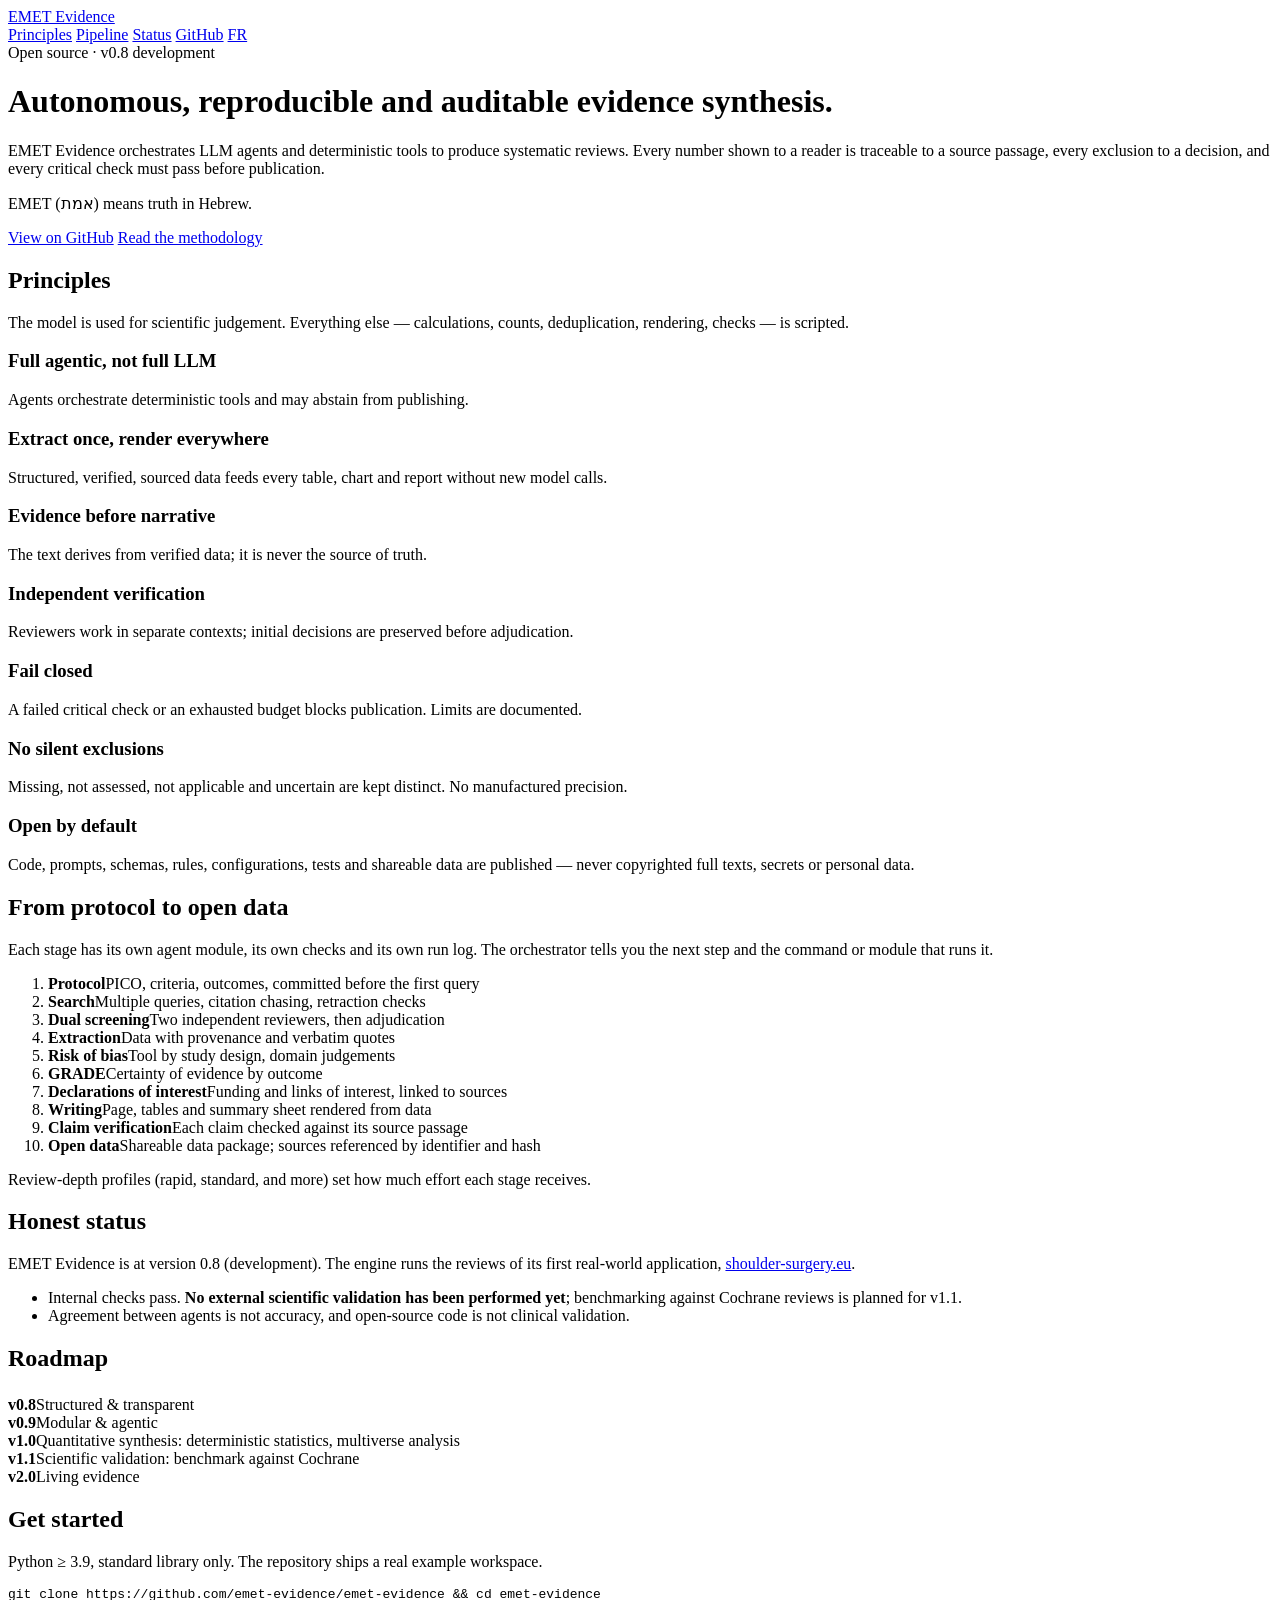
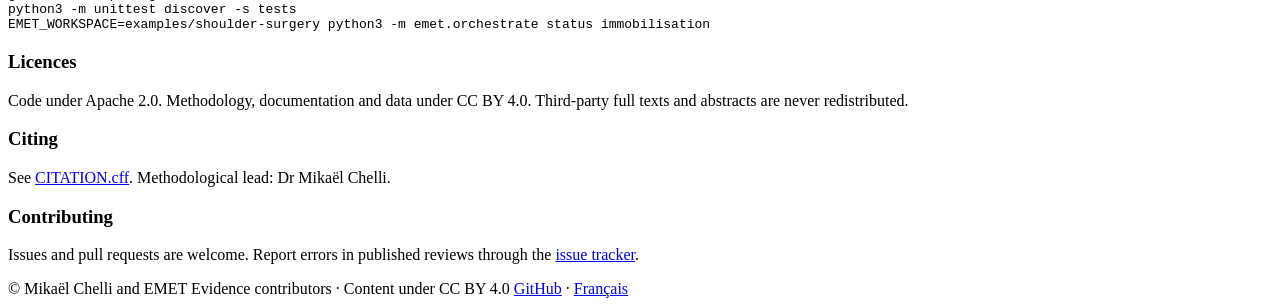
==== public/index.html @ a4d4337a "One-page site for emet-evidence.com (EN + FR), Cloudflare Workers static assets Co-Authored-By: Clau" ====
<!doctype html>
<html lang="en">
<head>
<meta charset="utf-8">
<meta name="viewport" content="width=device-width, initial-scale=1">
<title>EMET Evidence — open-source framework for auditable evidence synthesis</title>
<meta name="description" content="EMET Evidence is an open-source framework for autonomous, reproducible and auditable evidence synthesis: LLM agents orchestrating deterministic tools to produce systematic reviews.">
<link rel="canonical" href="https://emet-evidence.com/">
<link rel="alternate" hreflang="en" href="https://emet-evidence.com/">
<link rel="alternate" hreflang="fr" href="https://emet-evidence.com/fr/">
<link rel="alternate" hreflang="x-default" href="https://emet-evidence.com/">
<meta property="og:title" content="EMET Evidence">
<meta property="og:description" content="Open-source framework for autonomous, reproducible and auditable evidence synthesis.">
<meta property="og:url" content="https://emet-evidence.com/">
<meta property="og:type" content="website">
<link rel="icon" href="/favicon.svg" type="image/svg+xml">
<link rel="stylesheet" href="/style.css">
</head>
<body>

<header class="top">
  <div class="wrap">
    <a class="brand" href="/"><img class="mark" src="/favicon.svg" alt="">EMET Evidence</a>
    <nav class="top">
      <a href="#principles">Principles</a>
      <a href="#pipeline">Pipeline</a>
      <a href="#status">Status</a>
      <a href="https://github.com/emet-evidence/emet-evidence">GitHub</a>
      <a class="lang" href="/fr/" hreflang="fr" lang="fr">FR</a>
    </nav>
  </div>
</header>

<main>
<div class="wrap hero">
  <div class="eyebrow">Open source · v0.8 development</div>
  <h1>Autonomous, reproducible and auditable evidence synthesis.</h1>
  <p class="lead">EMET Evidence orchestrates LLM agents and deterministic tools to produce systematic reviews. Every number shown to a reader is traceable to a source passage, every exclusion to a decision, and every critical check must pass before publication.</p>
  <p class="lead"><span class="hebrew">EMET (אמת) means truth in Hebrew.</span></p>
  <div class="cta">
    <a class="btn primary" href="https://github.com/emet-evidence/emet-evidence">View on GitHub</a>
    <a class="btn ghost" href="https://github.com/emet-evidence/emet-evidence/blob/main/methodology/METHODOLOGY.md">Read the methodology</a>
  </div>
</div>

<section id="principles">
  <div class="wrap">
    <h2>Principles</h2>
    <p class="sub">The model is used for scientific judgement. Everything else — calculations, counts, deduplication, rendering, checks — is scripted.</p>
    <div class="grid">
      <div class="card"><h3>Full agentic, not full LLM</h3><p>Agents orchestrate deterministic tools and may abstain from publishing.</p></div>
      <div class="card"><h3>Extract once, render everywhere</h3><p>Structured, verified, sourced data feeds every table, chart and report without new model calls.</p></div>
      <div class="card"><h3>Evidence before narrative</h3><p>The text derives from verified data; it is never the source of truth.</p></div>
      <div class="card"><h3>Independent verification</h3><p>Reviewers work in separate contexts; initial decisions are preserved before adjudication.</p></div>
      <div class="card"><h3>Fail closed</h3><p>A failed critical check or an exhausted budget blocks publication. Limits are documented.</p></div>
      <div class="card"><h3>No silent exclusions</h3><p>Missing, not assessed, not applicable and uncertain are kept distinct. No manufactured precision.</p></div>
      <div class="card"><h3>Open by default</h3><p>Code, prompts, schemas, rules, configurations, tests and shareable data are published — never copyrighted full texts, secrets or personal data.</p></div>
    </div>
  </div>
</section>

<section id="pipeline">
  <div class="wrap">
    <h2>From protocol to open data</h2>
    <p class="sub">Each stage has its own agent module, its own checks and its own run log. The orchestrator tells you the next step and the command or module that runs it.</p>
    <ol class="pipeline">
      <li><strong>Protocol</strong><span>PICO, criteria, outcomes, committed before the first query</span></li>
      <li><strong>Search</strong><span>Multiple queries, citation chasing, retraction checks</span></li>
      <li><strong>Dual screening</strong><span>Two independent reviewers, then adjudication</span></li>
      <li><strong>Extraction</strong><span>Data with provenance and verbatim quotes</span></li>
      <li><strong>Risk of bias</strong><span>Tool by study design, domain judgements</span></li>
      <li><strong>GRADE</strong><span>Certainty of evidence by outcome</span></li>
      <li><strong>Declarations of interest</strong><span>Funding and links of interest, linked to sources</span></li>
      <li><strong>Writing</strong><span>Page, tables and summary sheet rendered from data</span></li>
      <li><strong>Claim verification</strong><span>Each claim checked against its source passage</span></li>
      <li><strong>Open data</strong><span>Shareable data package; sources referenced by identifier and hash</span></li>
    </ol>
    <p class="note">Review-depth profiles (rapid, standard, and more) set how much effort each stage receives.</p>
  </div>
</section>

<section id="status">
  <div class="wrap">
    <div class="status">
      <h2>Honest status</h2>
      <p>EMET Evidence is at version 0.8 (development). The engine runs the reviews of its first real-world application, <a href="https://shoulder-surgery.eu">shoulder-surgery.eu</a>.</p>
      <ul>
        <li>Internal checks pass. <strong>No external scientific validation has been performed yet</strong>; benchmarking against Cochrane reviews is planned for v1.1.</li>
        <li>Agreement between agents is not accuracy, and open-source code is not clinical validation.</li>
      </ul>
    </div>
  </div>
</section>

<section id="roadmap">
  <div class="wrap">
    <h2 style="margin-bottom:24px">Roadmap</h2>
    <div class="roadmap">
      <div class="now"><b>v0.8</b><span>Structured &amp; transparent</span></div>
      <div><b>v0.9</b><span>Modular &amp; agentic</span></div>
      <div><b>v1.0</b><span>Quantitative synthesis: deterministic statistics, multiverse analysis</span></div>
      <div><b>v1.1</b><span>Scientific validation: benchmark against Cochrane</span></div>
      <div><b>v2.0</b><span>Living evidence</span></div>
    </div>
  </div>
</section>

<section id="start">
  <div class="wrap">
    <h2>Get started</h2>
    <p class="sub">Python ≥ 3.9, standard library only. The repository ships a real example workspace.</p>
<pre><code>git clone https://github.com/emet-evidence/emet-evidence && cd emet-evidence
python3 -m unittest discover -s tests
EMET_WORKSPACE=examples/shoulder-surgery python3 -m emet.orchestrate status immobilisation</code></pre>
  </div>
</section>

<section id="licences">
  <div class="wrap grid">
    <div class="card"><h3>Licences</h3><p>Code under Apache 2.0. Methodology, documentation and data under CC BY 4.0. Third-party full texts and abstracts are never redistributed.</p></div>
    <div class="card"><h3>Citing</h3><p>See <a href="https://github.com/emet-evidence/emet-evidence/blob/main/CITATION.cff">CITATION.cff</a>. Methodological lead: Dr Mikaël Chelli.</p></div>
    <div class="card"><h3>Contributing</h3><p>Issues and pull requests are welcome. Report errors in published reviews through the <a href="https://github.com/emet-evidence/emet-evidence/issues">issue tracker</a>.</p></div>
  </div>
</section>
</main>

<footer>
  <div class="wrap">
    <span>© Mikaël Chelli and EMET Evidence contributors · Content under CC BY 4.0</span>
    <span><a href="https://github.com/emet-evidence/emet-evidence">GitHub</a> · <a href="/fr/" hreflang="fr" lang="fr">Français</a></span>
  </div>
</footer>
</body>
</html>
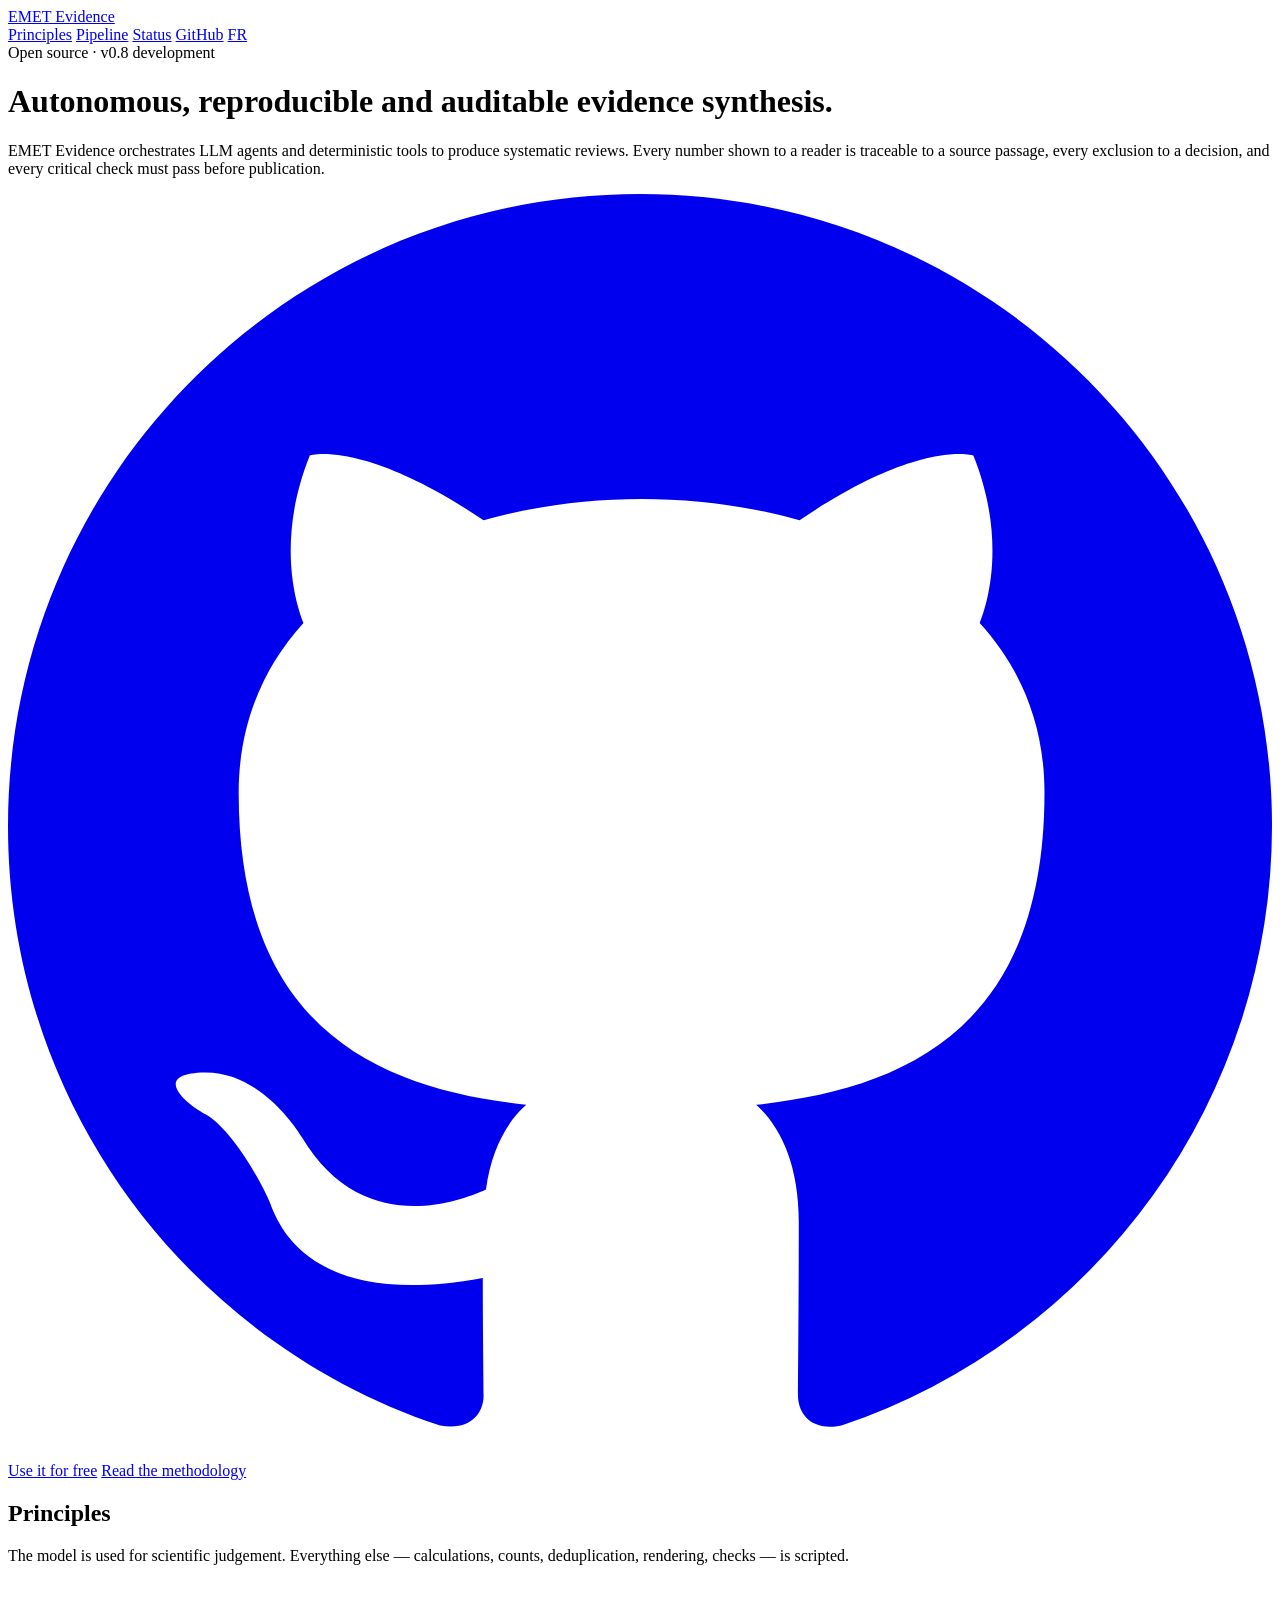
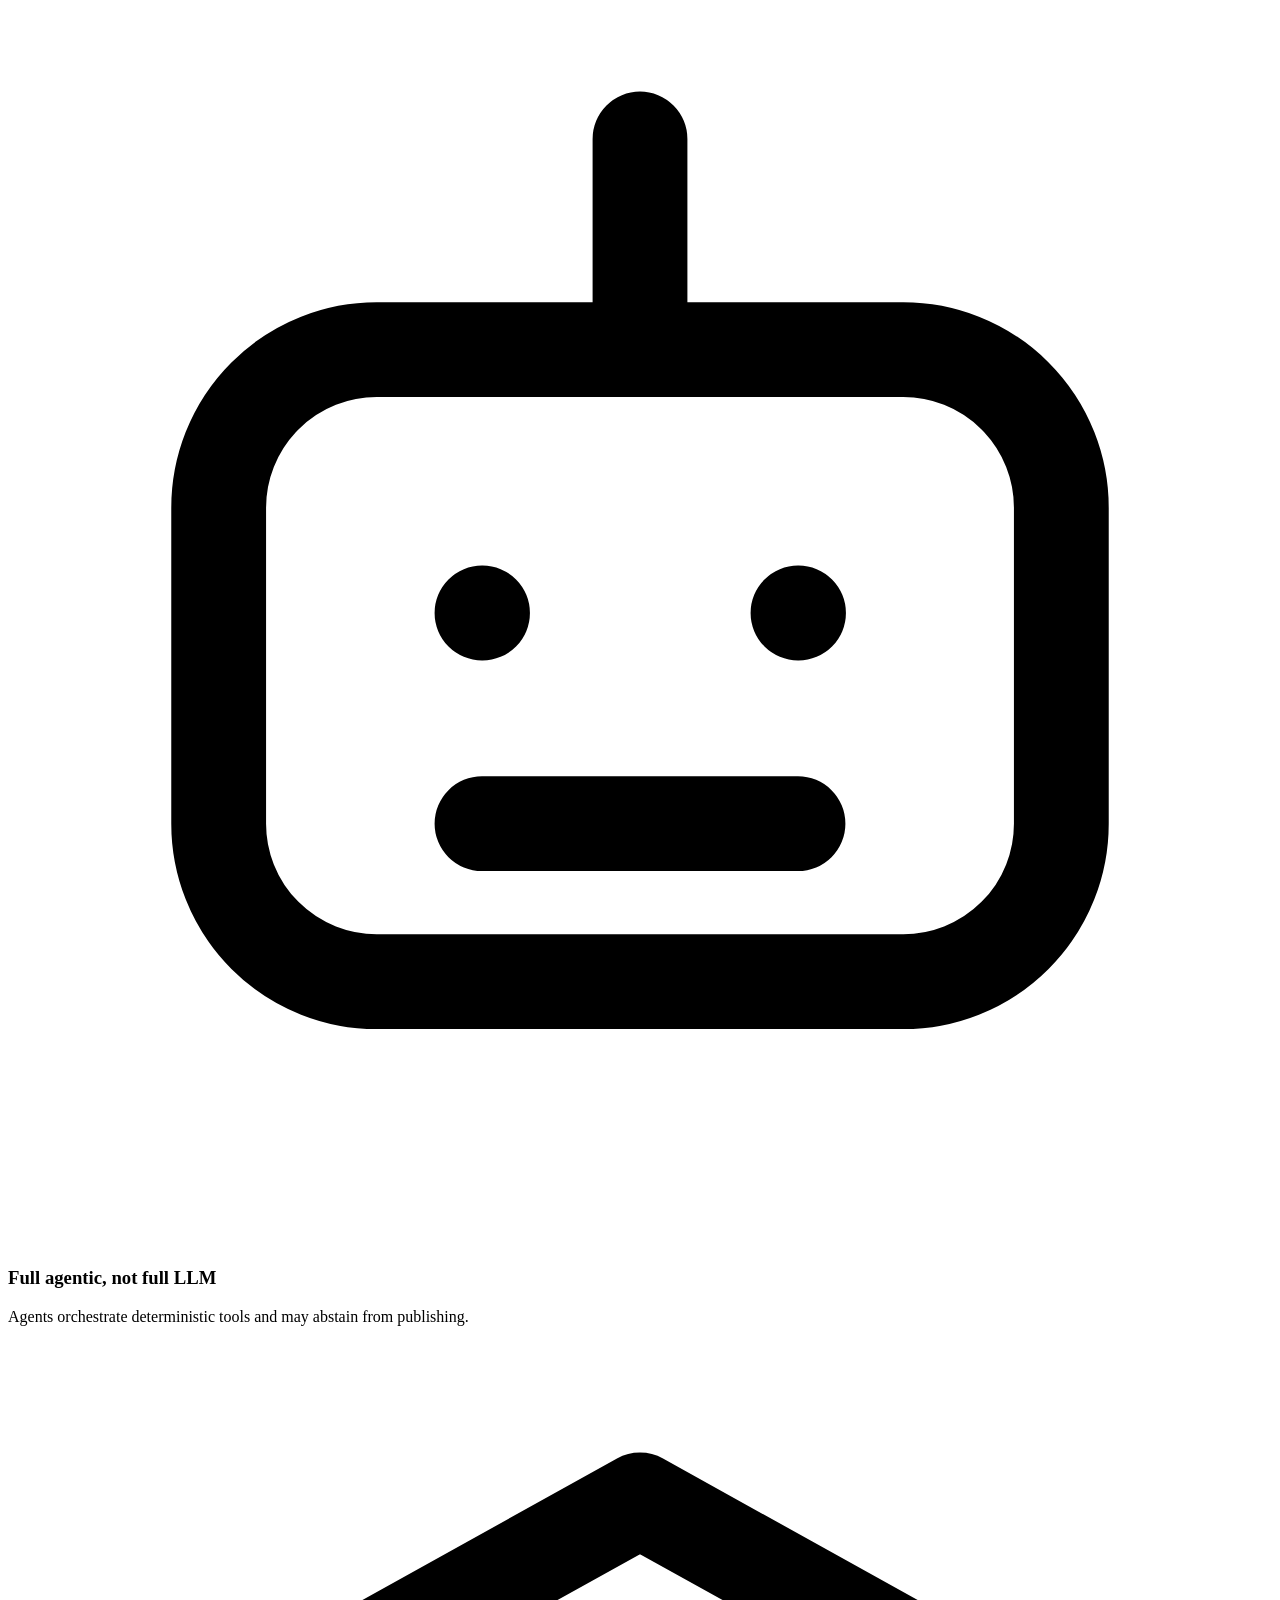
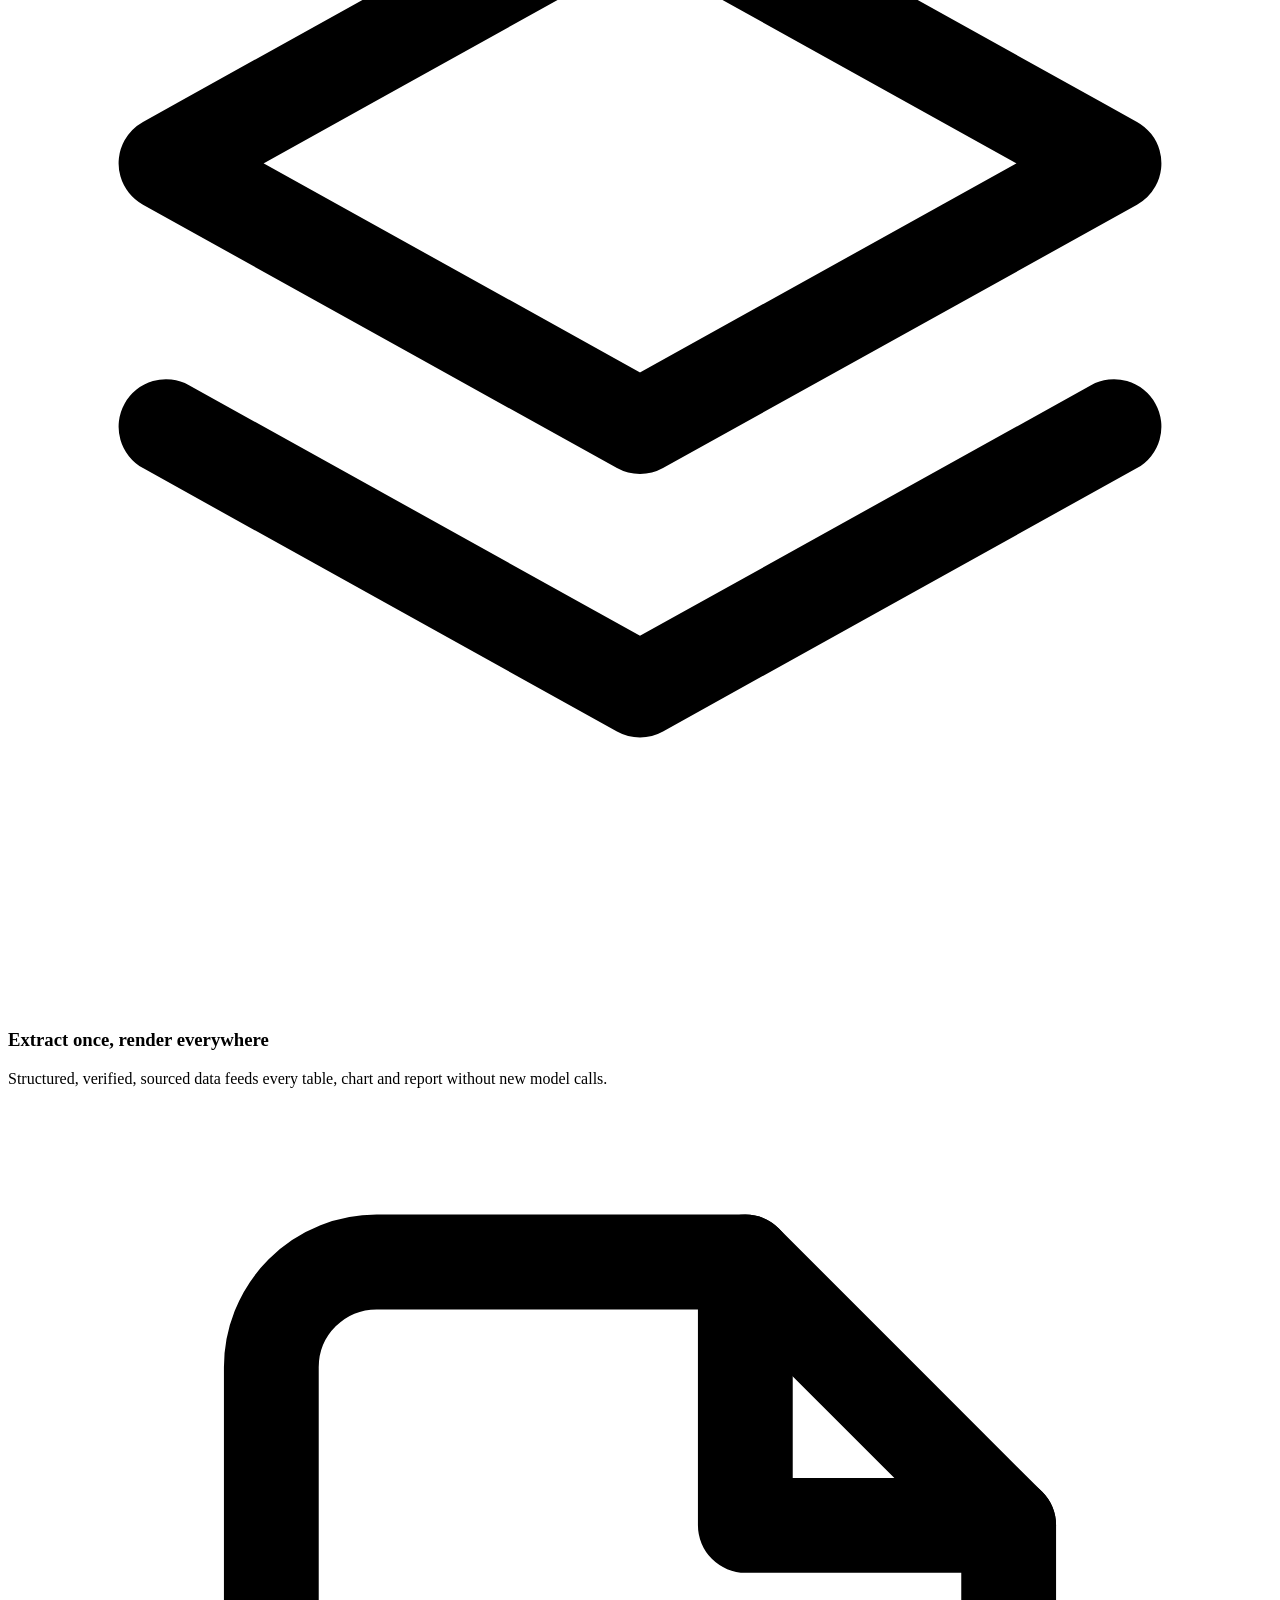
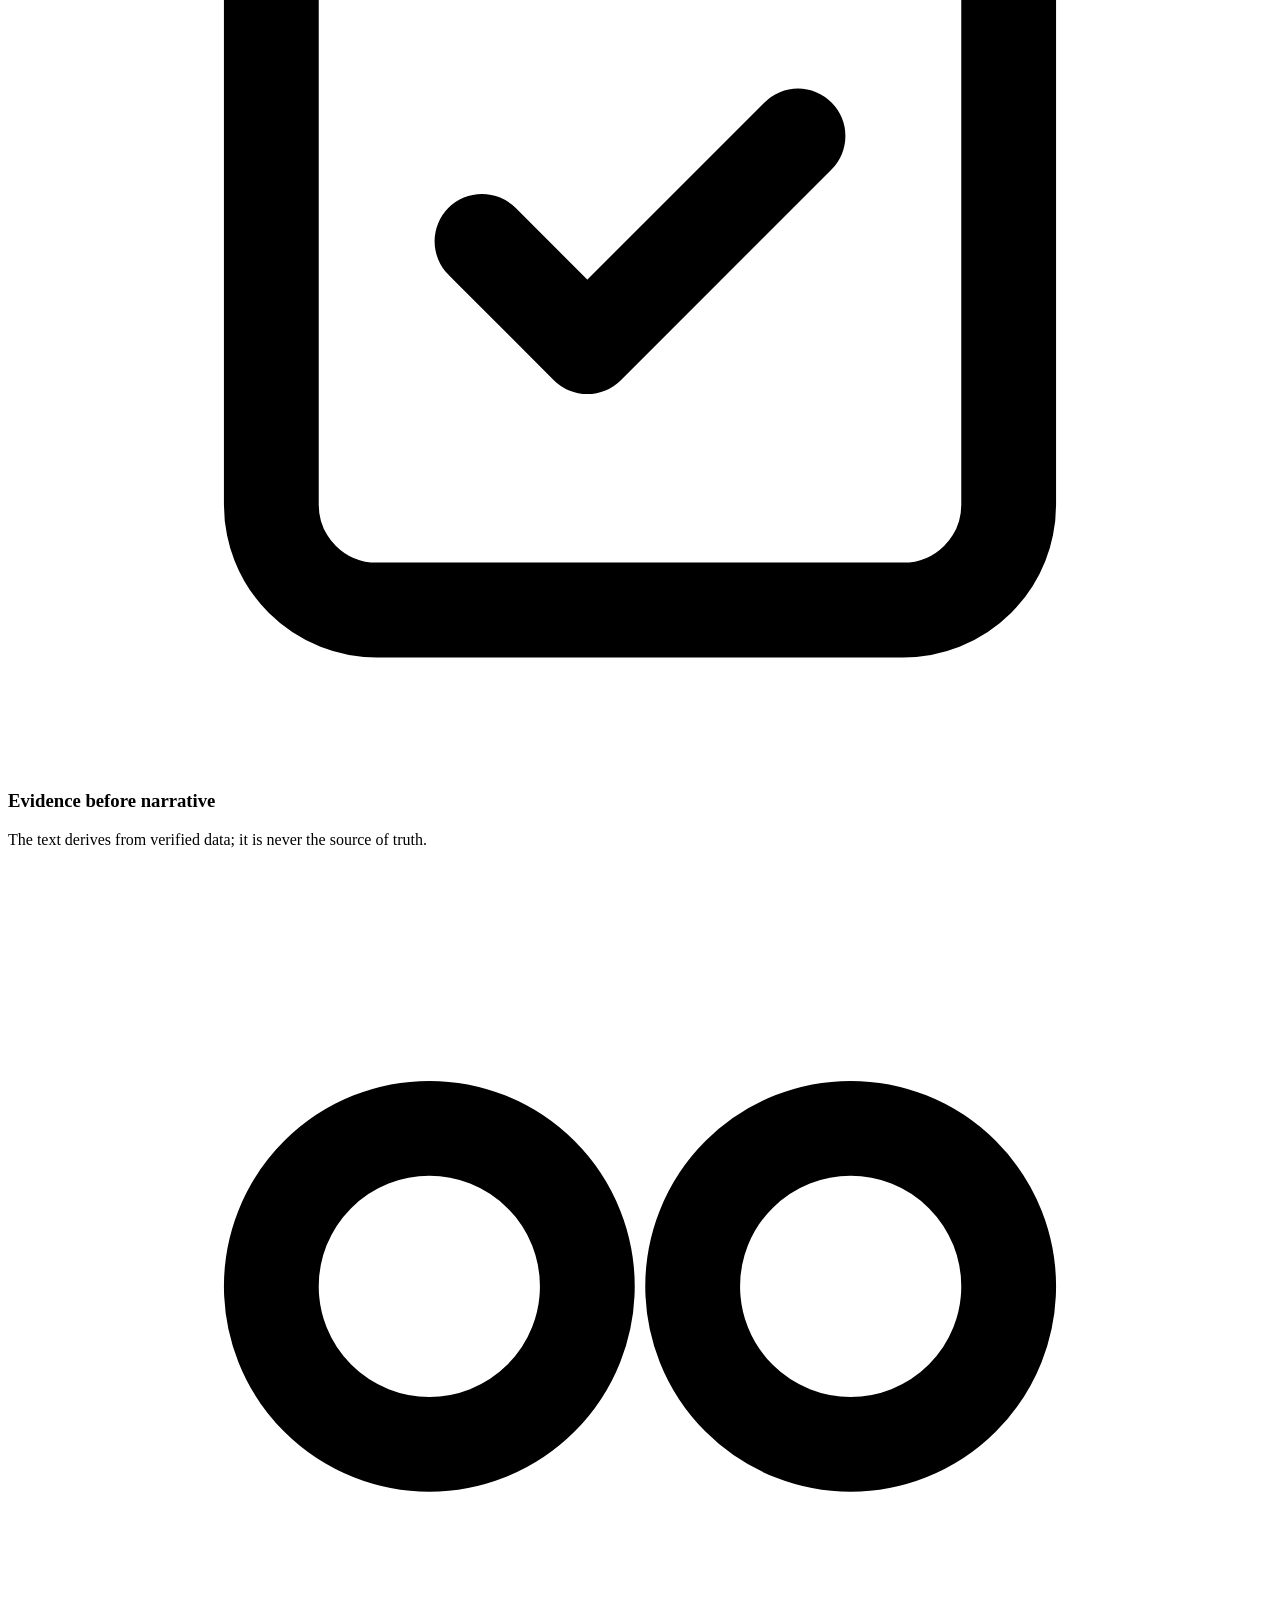
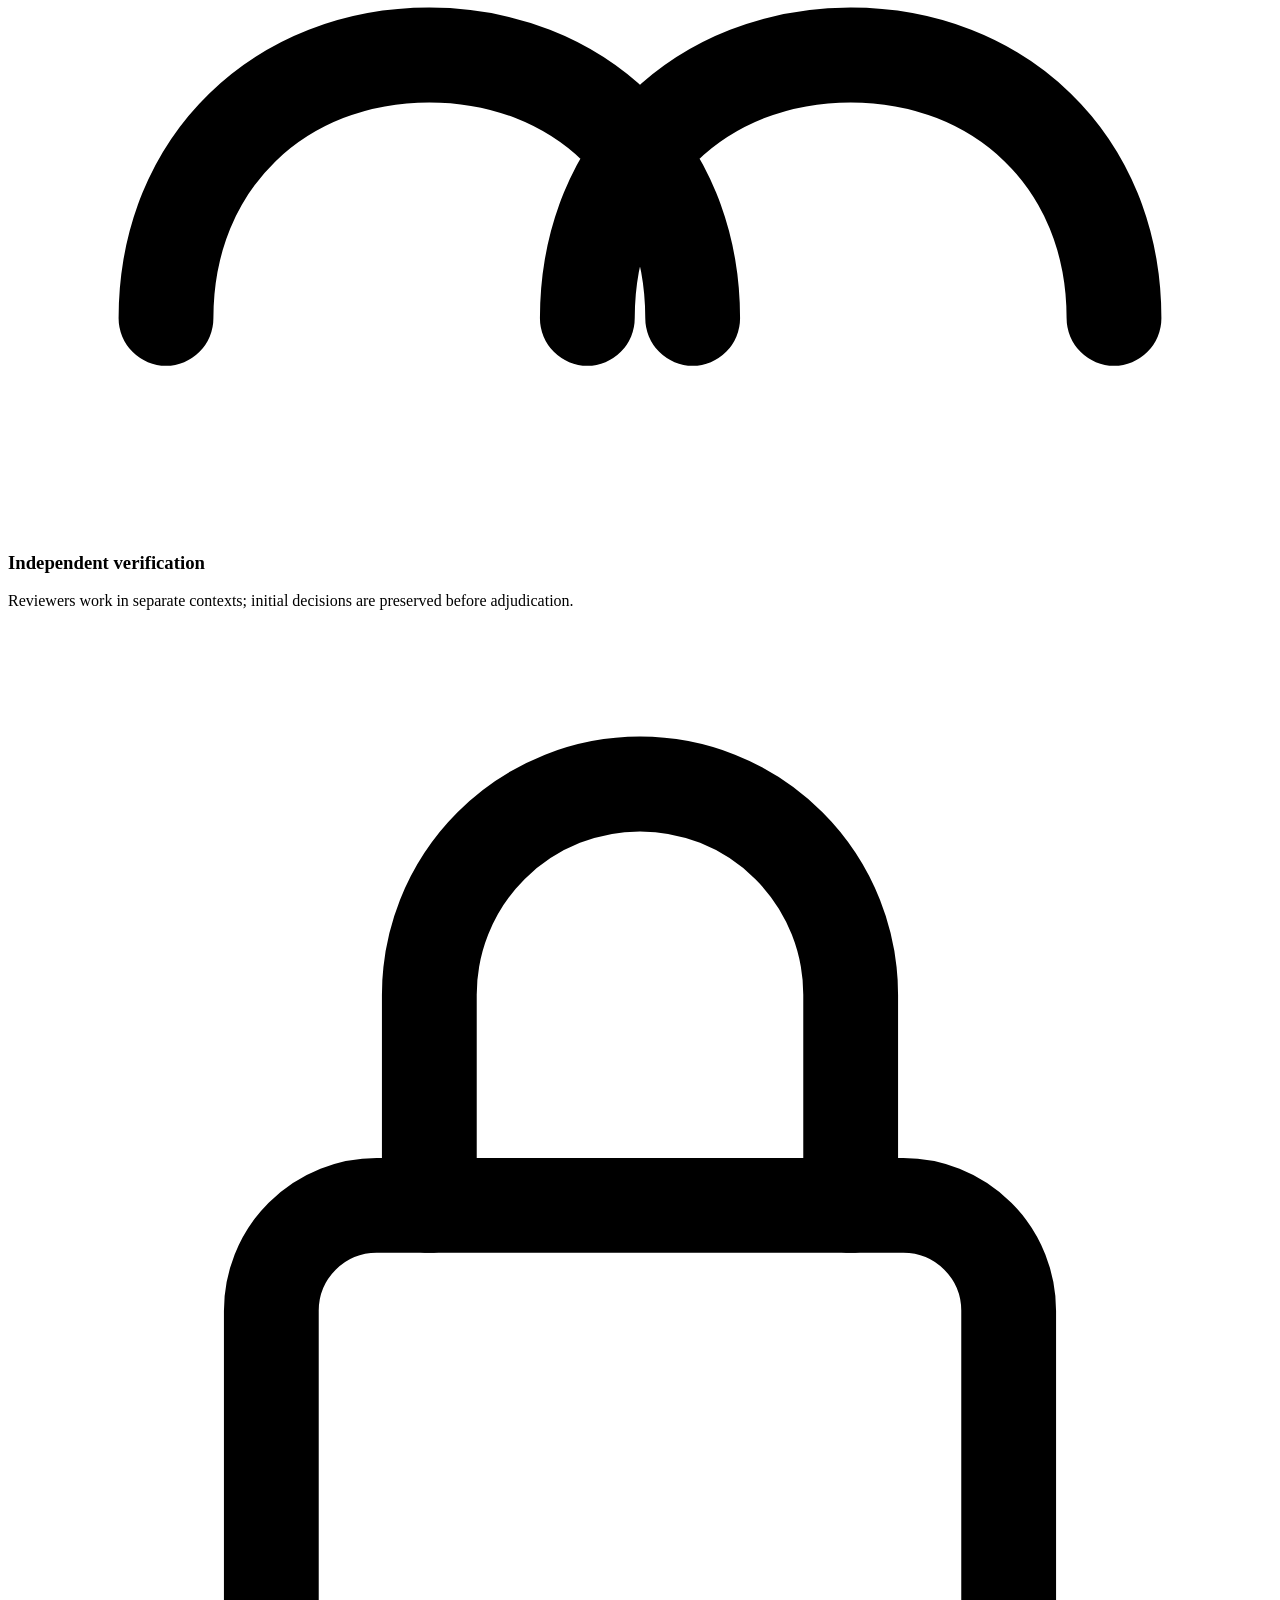
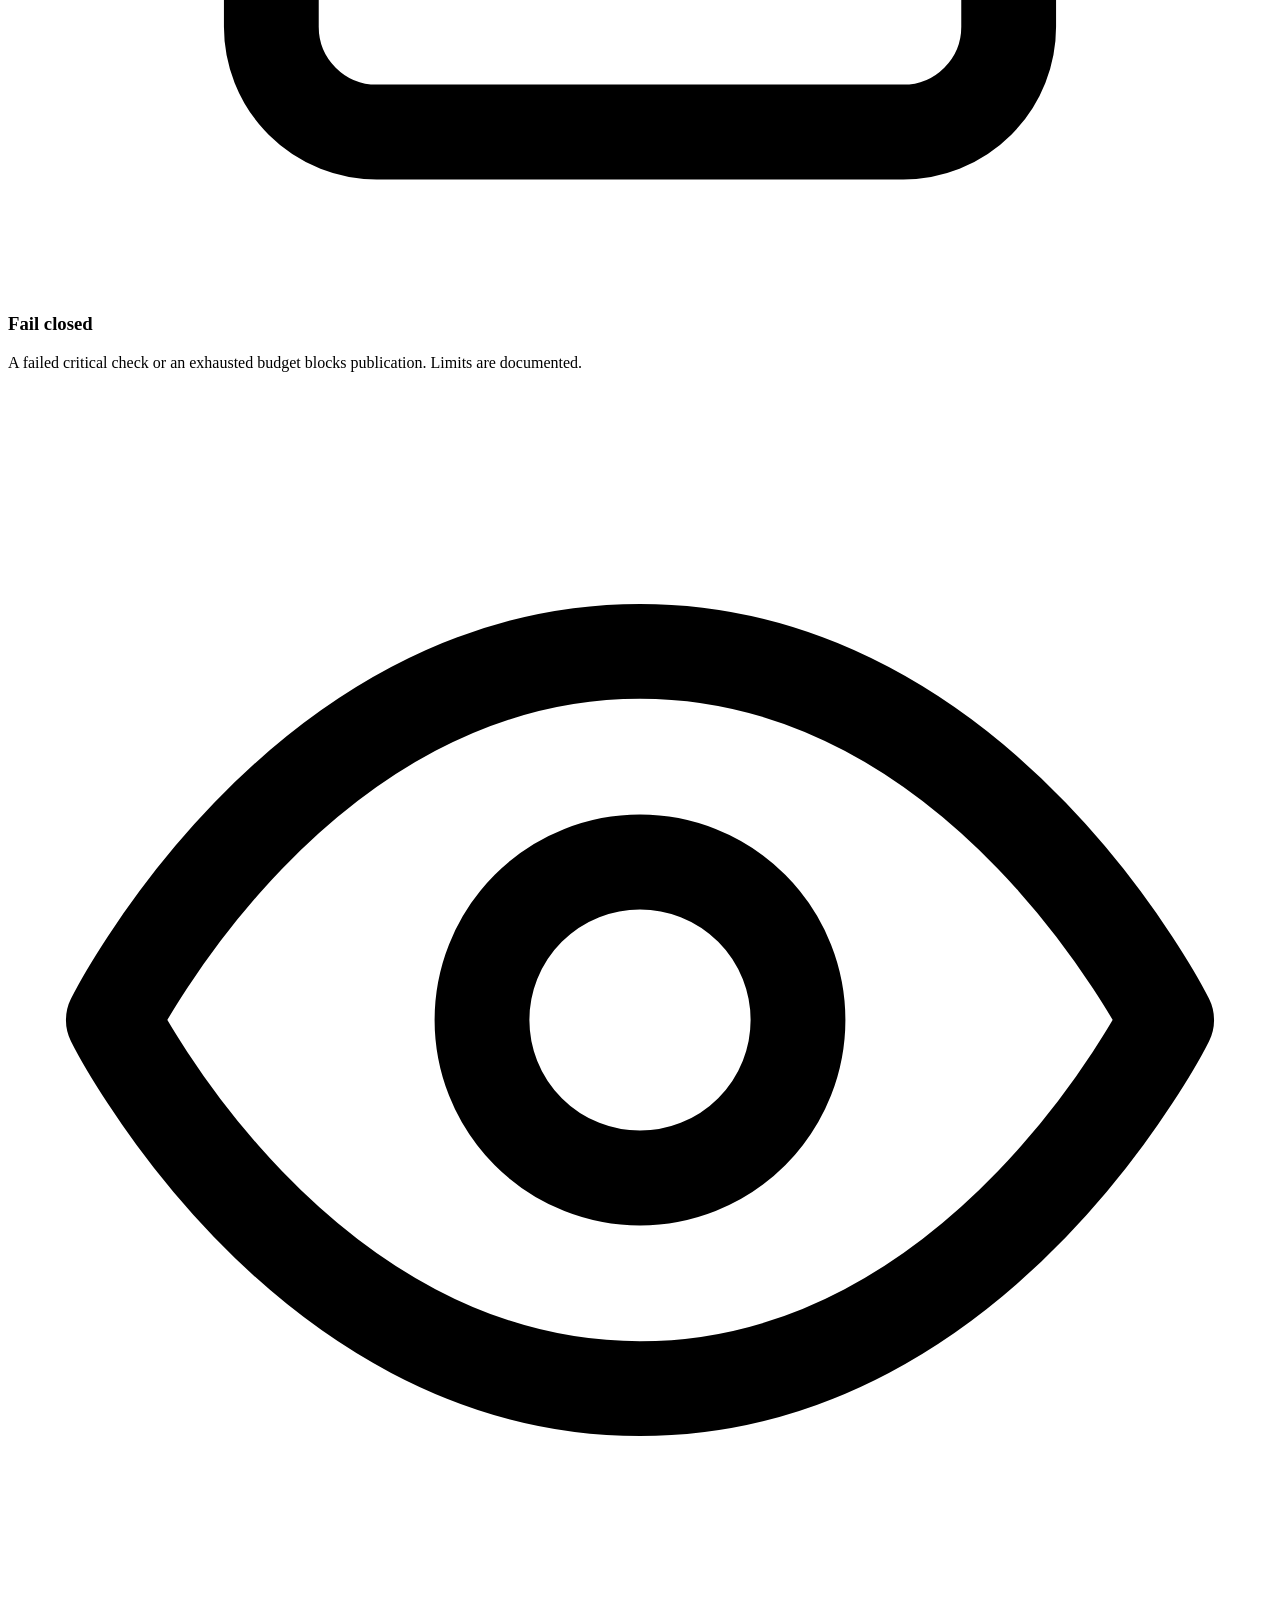
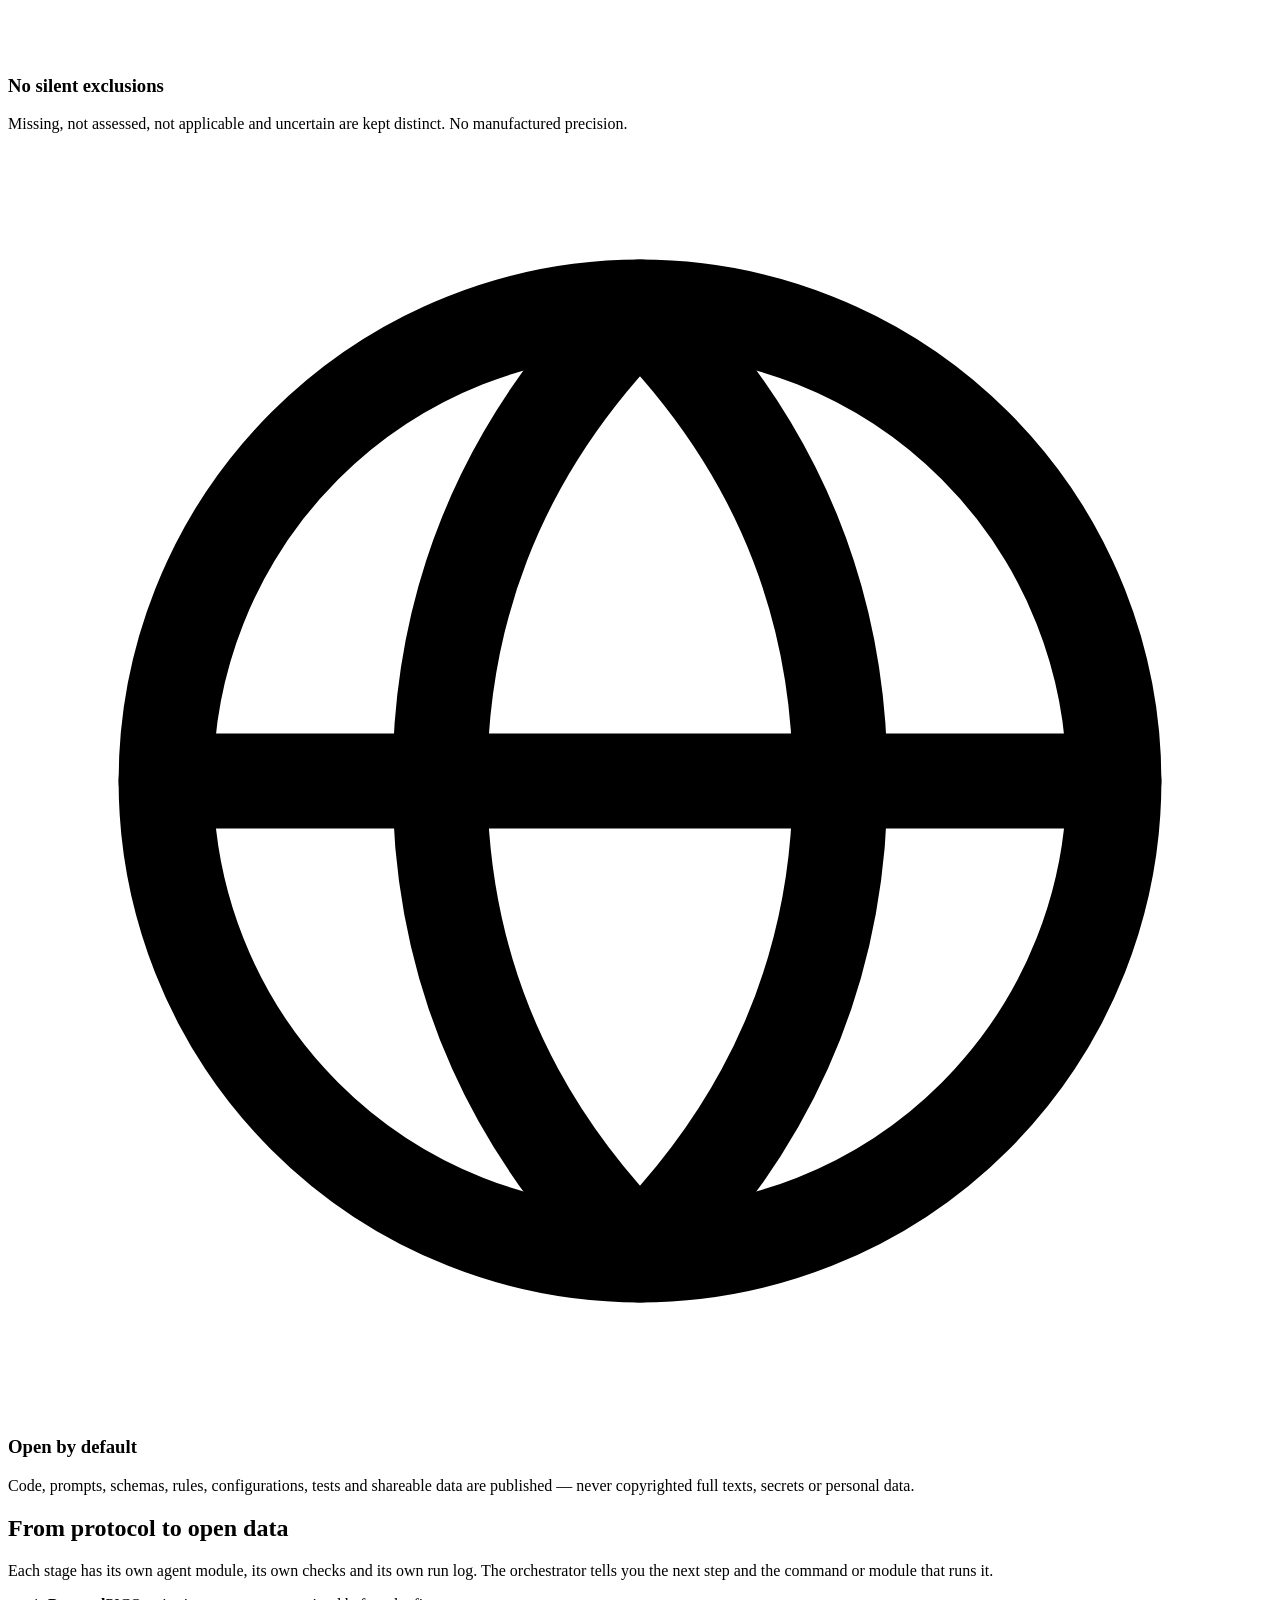
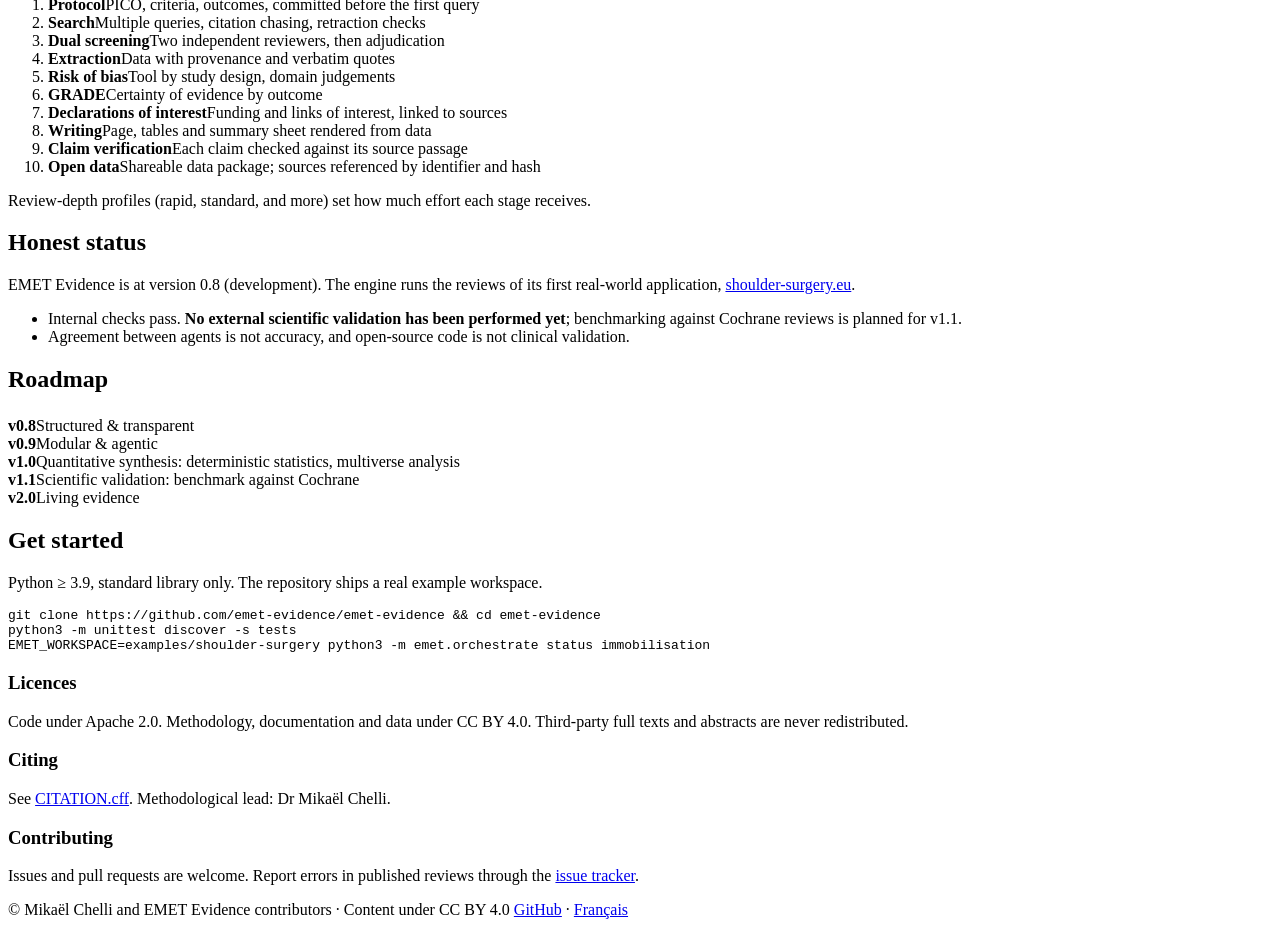
==== commit 3465a54a: "Dark theme with violet accents, livelier principle cards, direct GitHub CTA Co-Authored-By: Claude O" ====
--- a/public/index.html
+++ b/public/index.html
@@ -36,9 +36,8 @@
   <div class="eyebrow">Open source · v0.8 development</div>
   <h1>Autonomous, reproducible and auditable evidence synthesis.</h1>
   <p class="lead">EMET Evidence orchestrates LLM agents and deterministic tools to produce systematic reviews. Every number shown to a reader is traceable to a source passage, every exclusion to a decision, and every critical check must pass before publication.</p>
-  <p class="lead"><span class="hebrew">EMET (אמת) means truth in Hebrew.</span></p>
   <div class="cta">
-    <a class="btn primary" href="https://github.com/emet-evidence/emet-evidence">View on GitHub</a>
+    <a class="btn primary" href="https://github.com/emet-evidence/emet-evidence"><svg class="gh" viewBox="0 0 16 16" aria-hidden="true"><path fill="currentColor" d="M8 0C3.58 0 0 3.58 0 8c0 3.54 2.29 6.53 5.47 7.59.4.07.55-.17.55-.38 0-.19-.01-.82-.01-1.49-2.01.37-2.53-.49-2.69-.94-.09-.23-.48-.94-.82-1.13-.28-.15-.68-.52-.01-.53.63-.01 1.08.58 1.23.82.72 1.21 1.87.87 2.33.66.07-.52.28-.87.51-1.07-1.78-.2-3.64-.89-3.64-3.95 0-.87.31-1.59.82-2.15-.08-.2-.36-1.02.08-2.12 0 0 .67-.21 2.2.82.64-.18 1.32-.27 2-.27.68 0 1.36.09 2 .27 1.53-1.04 2.2-.82 2.2-.82.44 1.1.16 1.92.08 2.12.51.56.82 1.27.82 2.15 0 3.07-1.87 3.75-3.65 3.95.29.25.54.73.54 1.48 0 1.07-.01 1.93-.01 2.2 0 .21.15.46.55.38A8.013 8.013 0 0016 8c0-4.42-3.58-8-8-8z"/></svg>Use it for free</a>
     <a class="btn ghost" href="https://github.com/emet-evidence/emet-evidence/blob/main/methodology/METHODOLOGY.md">Read the methodology</a>
   </div>
 </div>
@@ -47,14 +46,14 @@
   <div class="wrap">
     <h2>Principles</h2>
     <p class="sub">The model is used for scientific judgement. Everything else — calculations, counts, deduplication, rendering, checks — is scripted.</p>
-    <div class="grid">
-      <div class="card"><h3>Full agentic, not full LLM</h3><p>Agents orchestrate deterministic tools and may abstain from publishing.</p></div>
-      <div class="card"><h3>Extract once, render everywhere</h3><p>Structured, verified, sourced data feeds every table, chart and report without new model calls.</p></div>
-      <div class="card"><h3>Evidence before narrative</h3><p>The text derives from verified data; it is never the source of truth.</p></div>
-      <div class="card"><h3>Independent verification</h3><p>Reviewers work in separate contexts; initial decisions are preserved before adjudication.</p></div>
-      <div class="card"><h3>Fail closed</h3><p>A failed critical check or an exhausted budget blocks publication. Limits are documented.</p></div>
-      <div class="card"><h3>No silent exclusions</h3><p>Missing, not assessed, not applicable and uncertain are kept distinct. No manufactured precision.</p></div>
-      <div class="card"><h3>Open by default</h3><p>Code, prompts, schemas, rules, configurations, tests and shareable data are published — never copyrighted full texts, secrets or personal data.</p></div>
+    <div class="grid principles">
+      <div class="card c1"><div class="ico"><svg viewBox="0 0 24 24" fill="none" stroke="currentColor" stroke-width="1.8" stroke-linecap="round" stroke-linejoin="round" aria-hidden="true"><rect x="4" y="7" width="16" height="12" rx="3"/><path d="M12 3v4M9 12h.01M15 12h.01M9 16h6"/></svg></div><h3>Full agentic, not full LLM</h3><p>Agents orchestrate deterministic tools and may abstain from publishing.</p></div>
+      <div class="card c2"><div class="ico"><svg viewBox="0 0 24 24" fill="none" stroke="currentColor" stroke-width="1.8" stroke-linecap="round" stroke-linejoin="round" aria-hidden="true"><path d="M12 3l9 5-9 5-9-5 9-5z"/><path d="M3 13l9 5 9-5"/></svg></div><h3>Extract once, render everywhere</h3><p>Structured, verified, sourced data feeds every table, chart and report without new model calls.</p></div>
+      <div class="card c3"><div class="ico"><svg viewBox="0 0 24 24" fill="none" stroke="currentColor" stroke-width="1.8" stroke-linecap="round" stroke-linejoin="round" aria-hidden="true"><path d="M14 3H7a2 2 0 00-2 2v14a2 2 0 002 2h10a2 2 0 002-2V8l-5-5z"/><path d="M14 3v5h5M9 14l2 2 4-4"/></svg></div><h3>Evidence before narrative</h3><p>The text derives from verified data; it is never the source of truth.</p></div>
+      <div class="card c4"><div class="ico"><svg viewBox="0 0 24 24" fill="none" stroke="currentColor" stroke-width="1.8" stroke-linecap="round" stroke-linejoin="round" aria-hidden="true"><circle cx="8" cy="8" r="3"/><circle cx="16" cy="8" r="3"/><path d="M3 20c0-3 2.2-5 5-5s5 2 5 5M11 20c0-3 2.2-5 5-5s5 2 5 5"/></svg></div><h3>Independent verification</h3><p>Reviewers work in separate contexts; initial decisions are preserved before adjudication.</p></div>
+      <div class="card c5"><div class="ico"><svg viewBox="0 0 24 24" fill="none" stroke="currentColor" stroke-width="1.8" stroke-linecap="round" stroke-linejoin="round" aria-hidden="true"><rect x="5" y="11" width="14" height="10" rx="2"/><path d="M8 11V7a4 4 0 018 0v4"/></svg></div><h3>Fail closed</h3><p>A failed critical check or an exhausted budget blocks publication. Limits are documented.</p></div>
+      <div class="card c6"><div class="ico"><svg viewBox="0 0 24 24" fill="none" stroke="currentColor" stroke-width="1.8" stroke-linecap="round" stroke-linejoin="round" aria-hidden="true"><path d="M2 12s3.5-7 10-7 10 7 10 7-3.5 7-10 7S2 12 2 12z"/><circle cx="12" cy="12" r="3"/></svg></div><h3>No silent exclusions</h3><p>Missing, not assessed, not applicable and uncertain are kept distinct. No manufactured precision.</p></div>
+      <div class="card c7"><div class="ico"><svg viewBox="0 0 24 24" fill="none" stroke="currentColor" stroke-width="1.8" stroke-linecap="round" stroke-linejoin="round" aria-hidden="true"><circle cx="12" cy="12" r="9"/><path d="M3 12h18M12 3c2.5 2.5 3.8 5.5 3.8 9s-1.3 6.5-3.8 9c-2.5-2.5-3.8-5.5-3.8-9S9.5 5.5 12 3z"/></svg></div><h3>Open by default</h3><p>Code, prompts, schemas, rules, configurations, tests and shareable data are published — never copyrighted full texts, secrets or personal data.</p></div>
     </div>
   </div>
 </section>
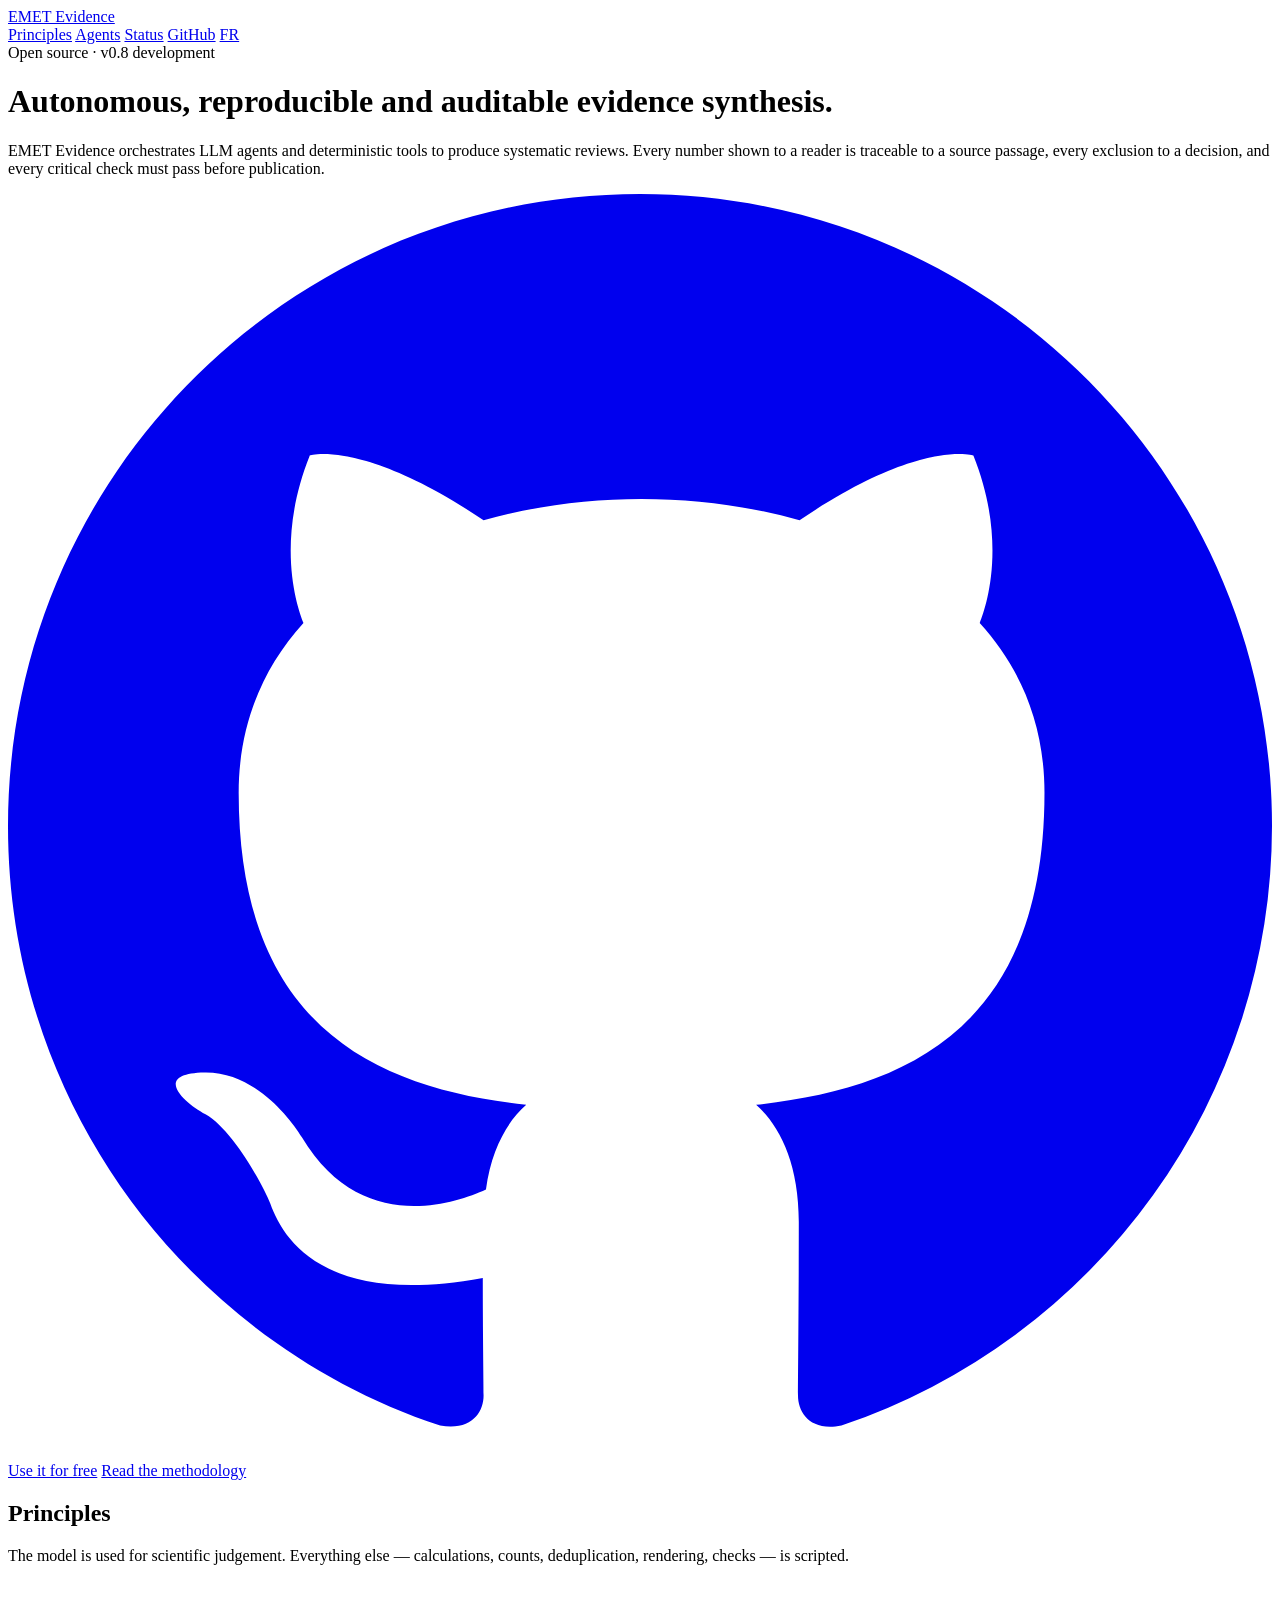
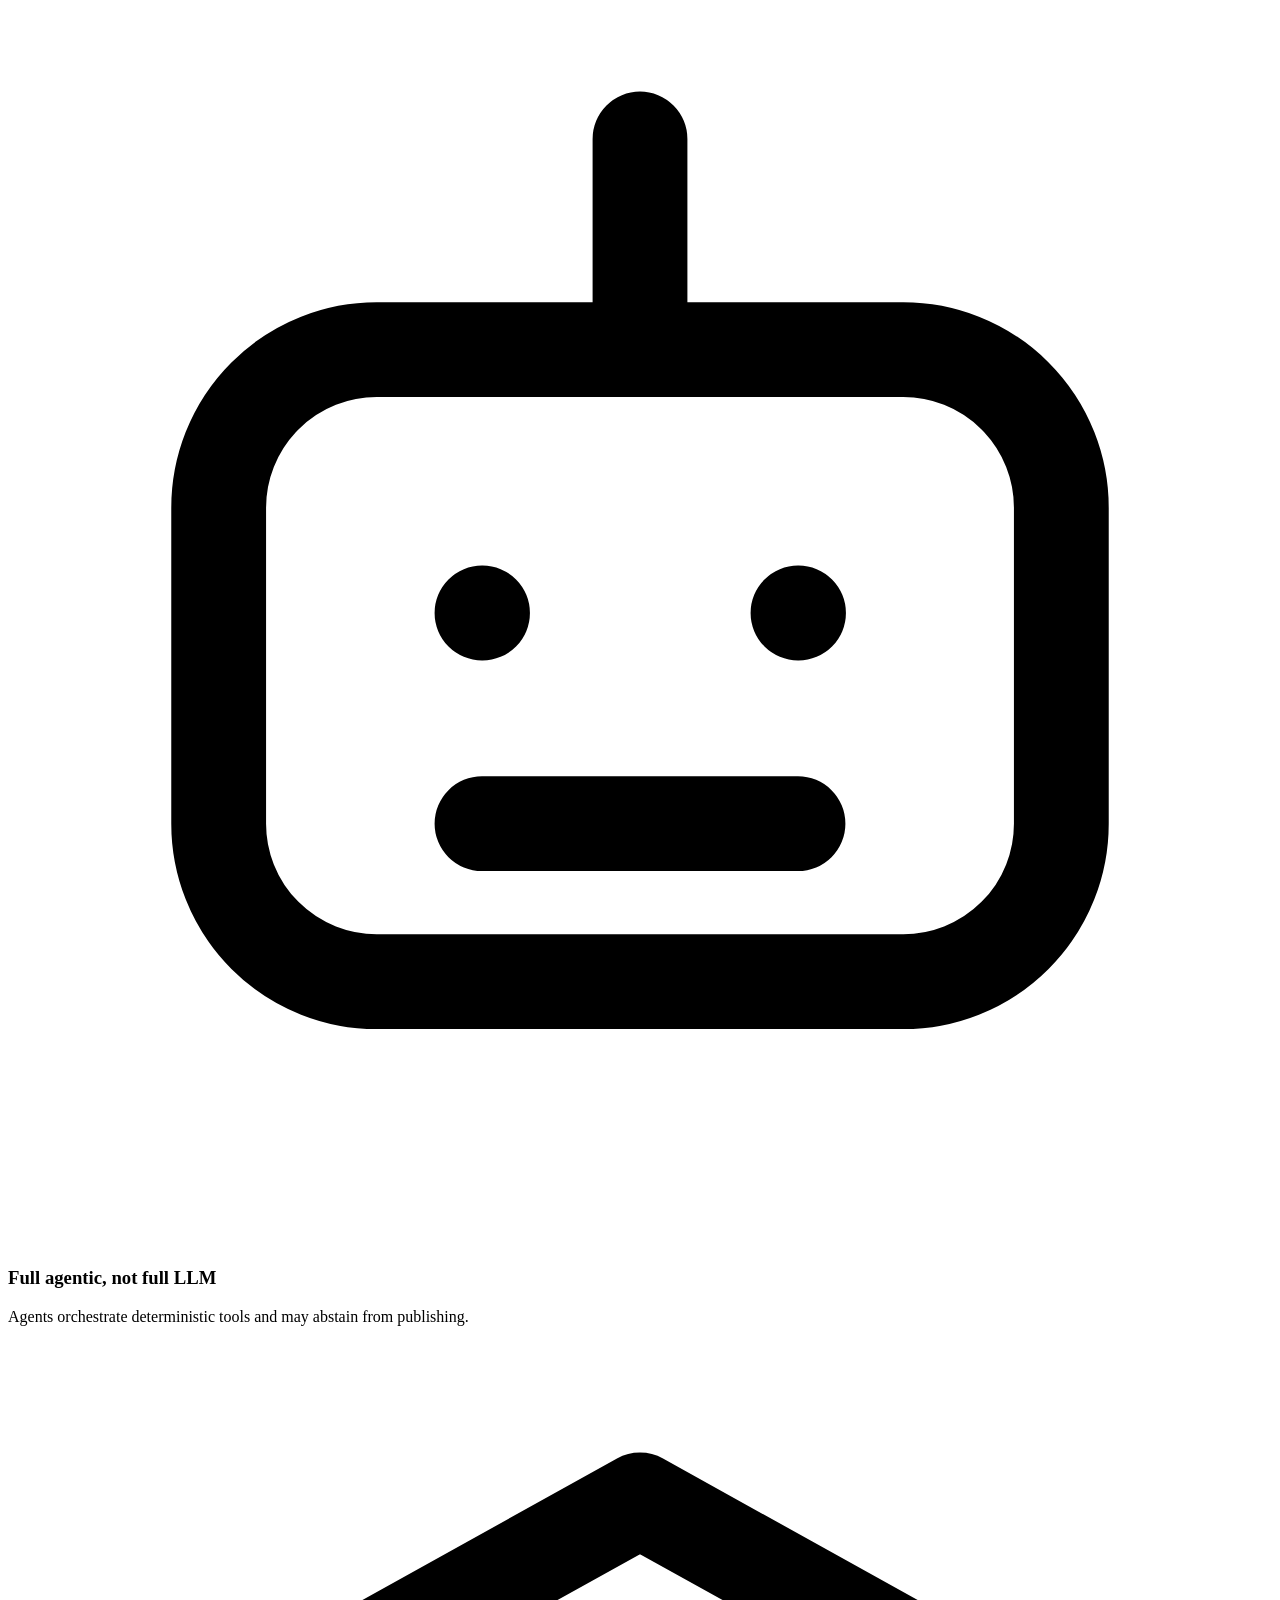
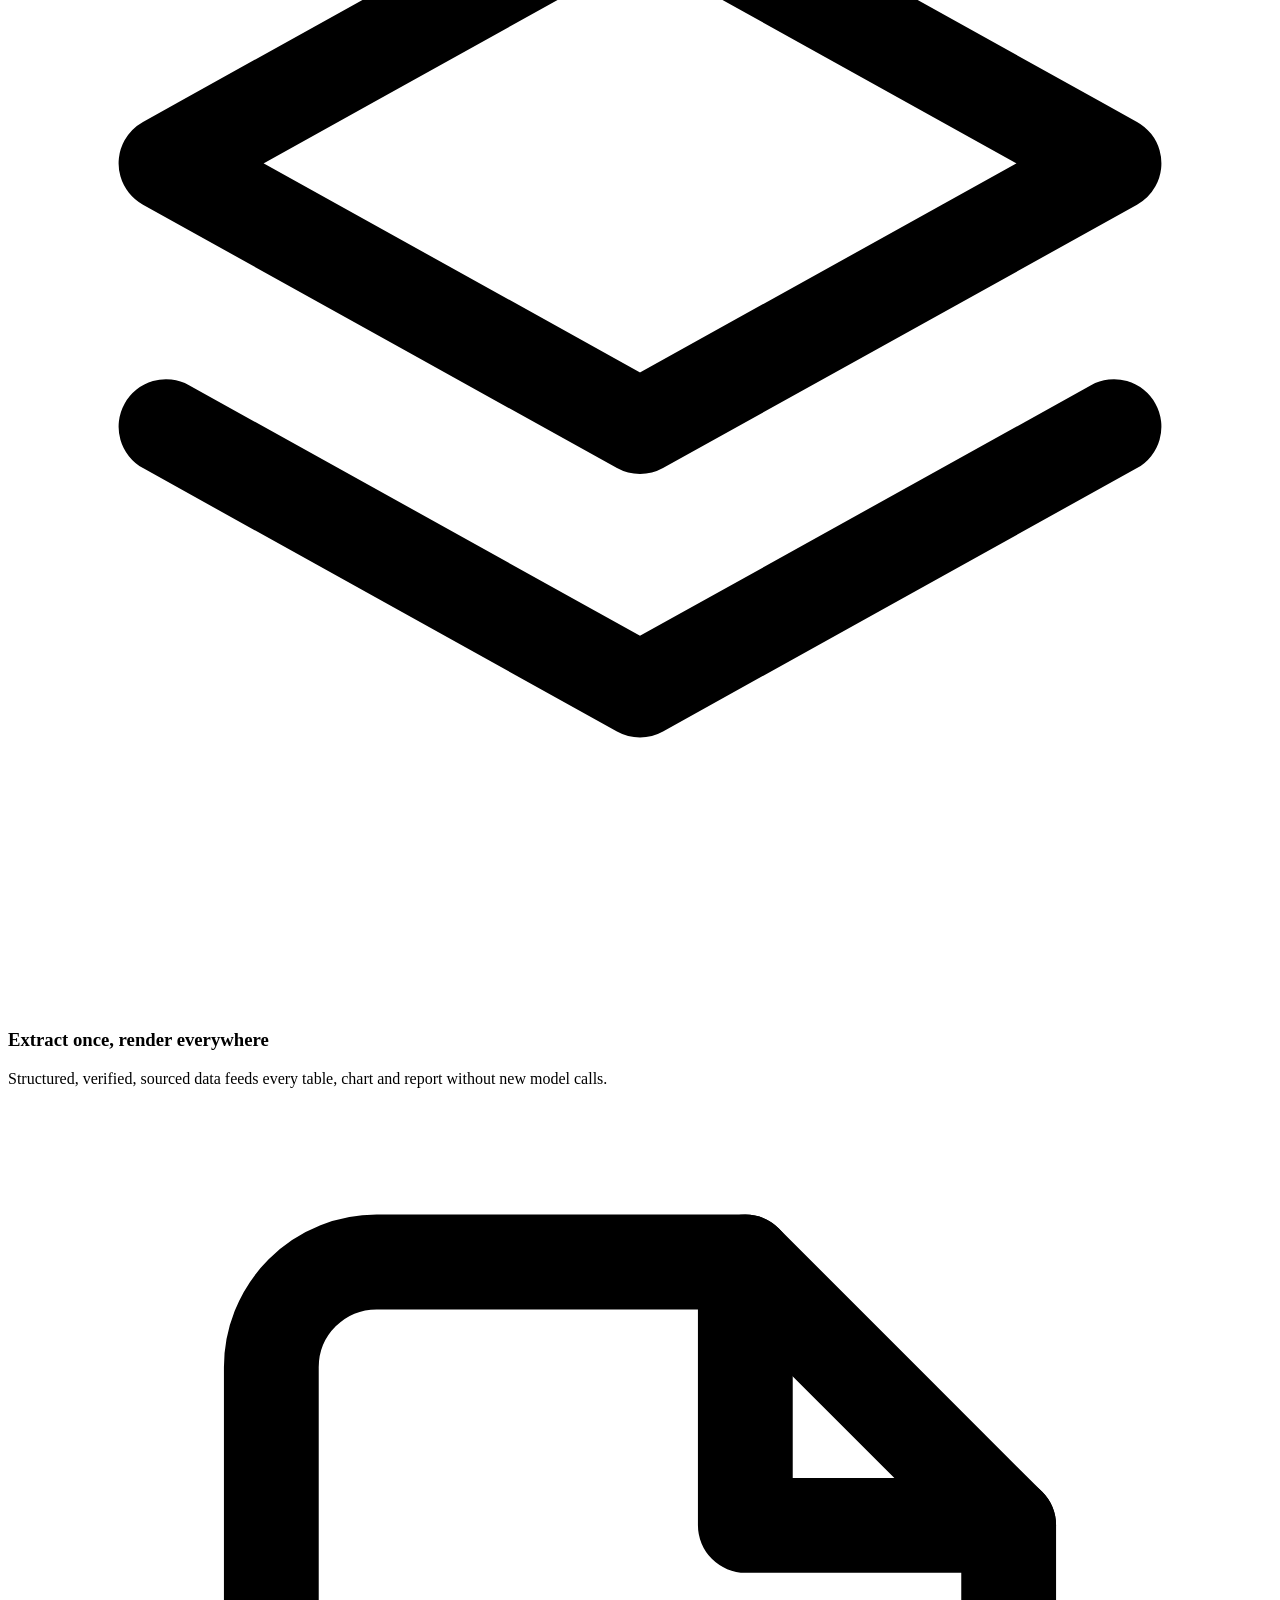
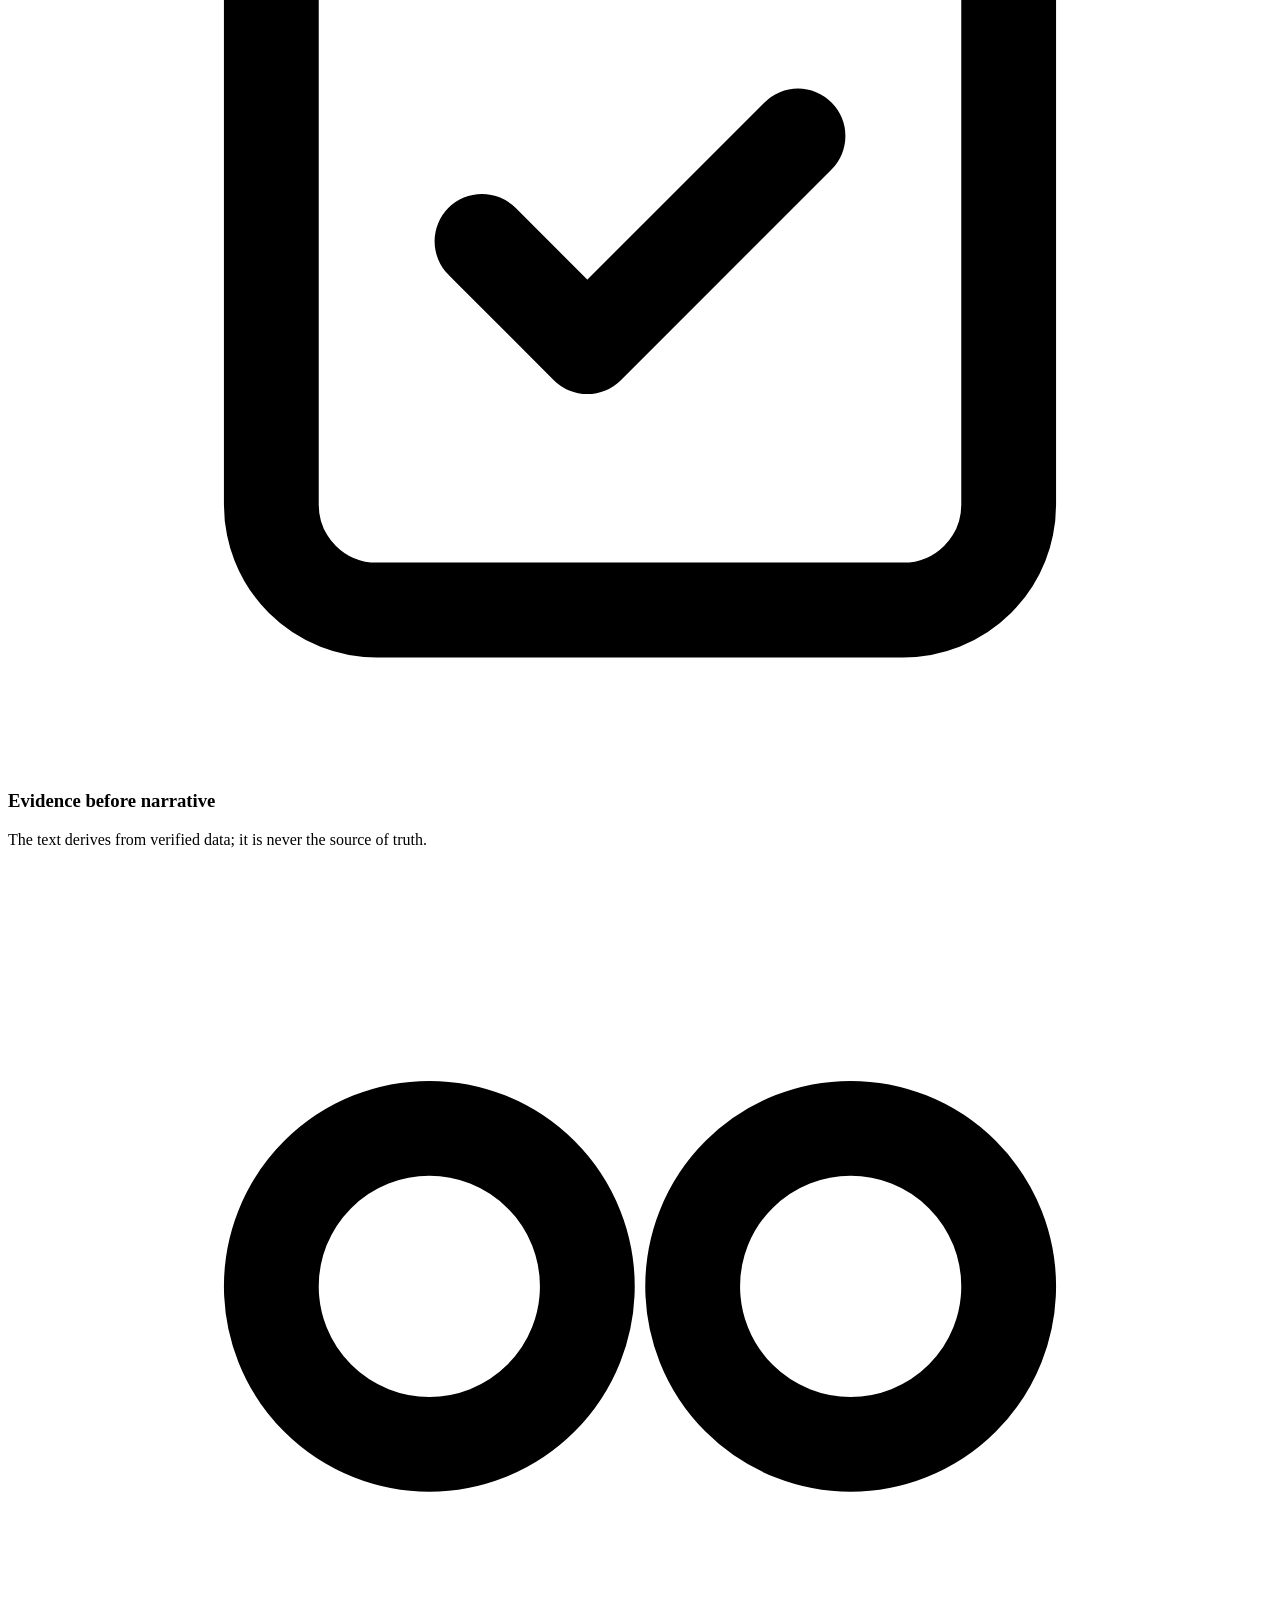
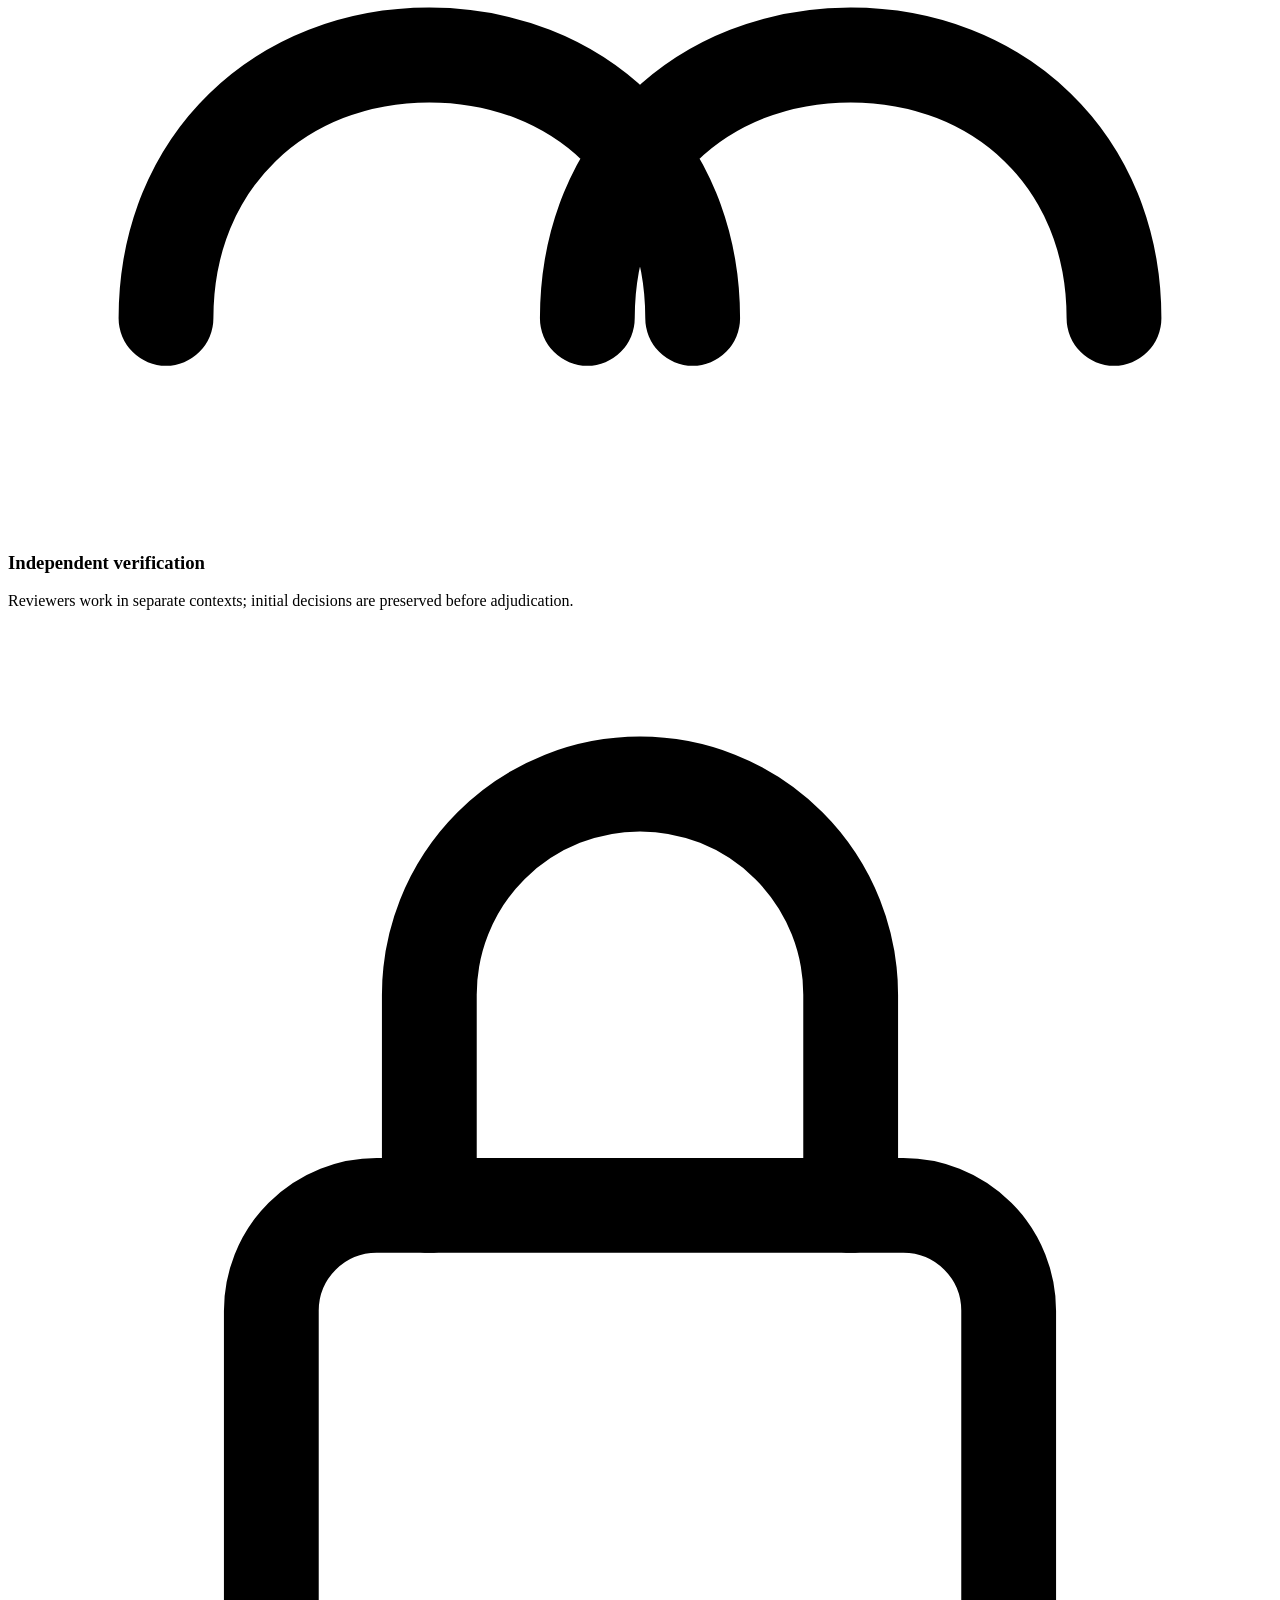
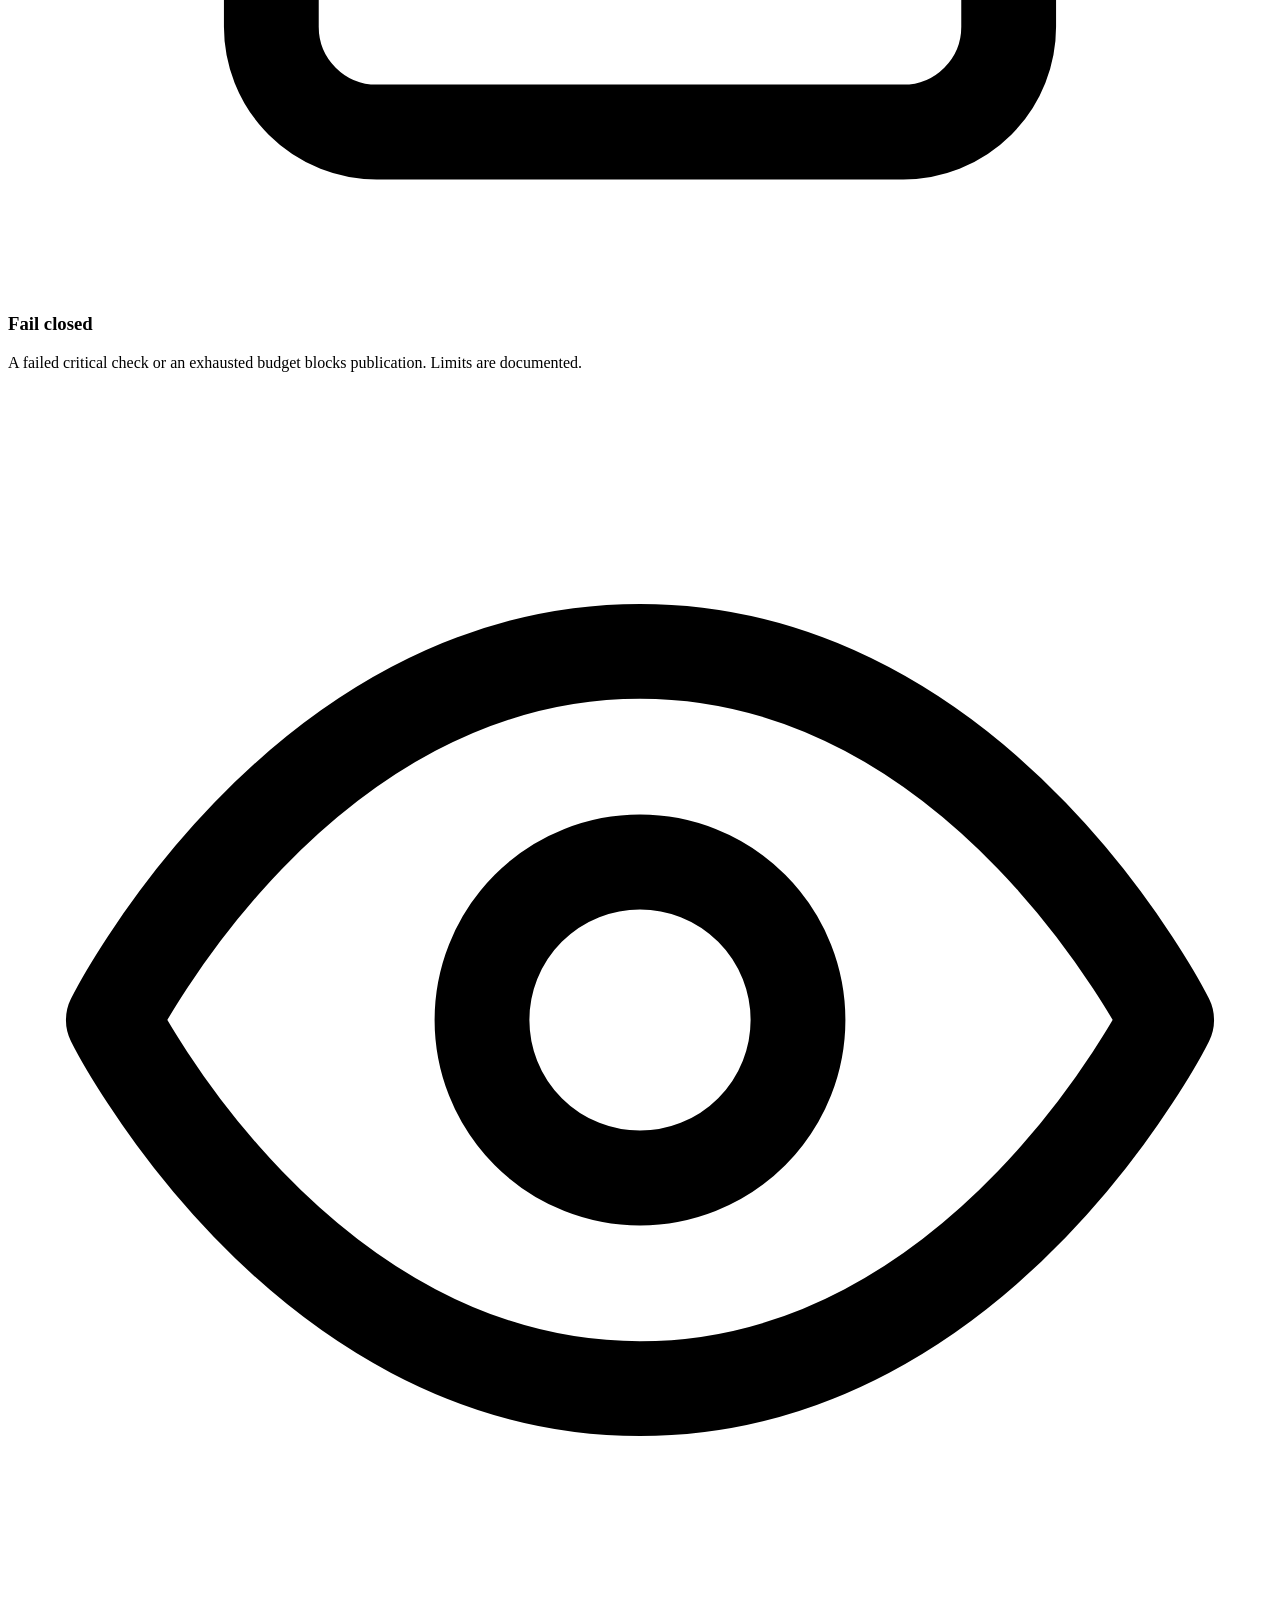
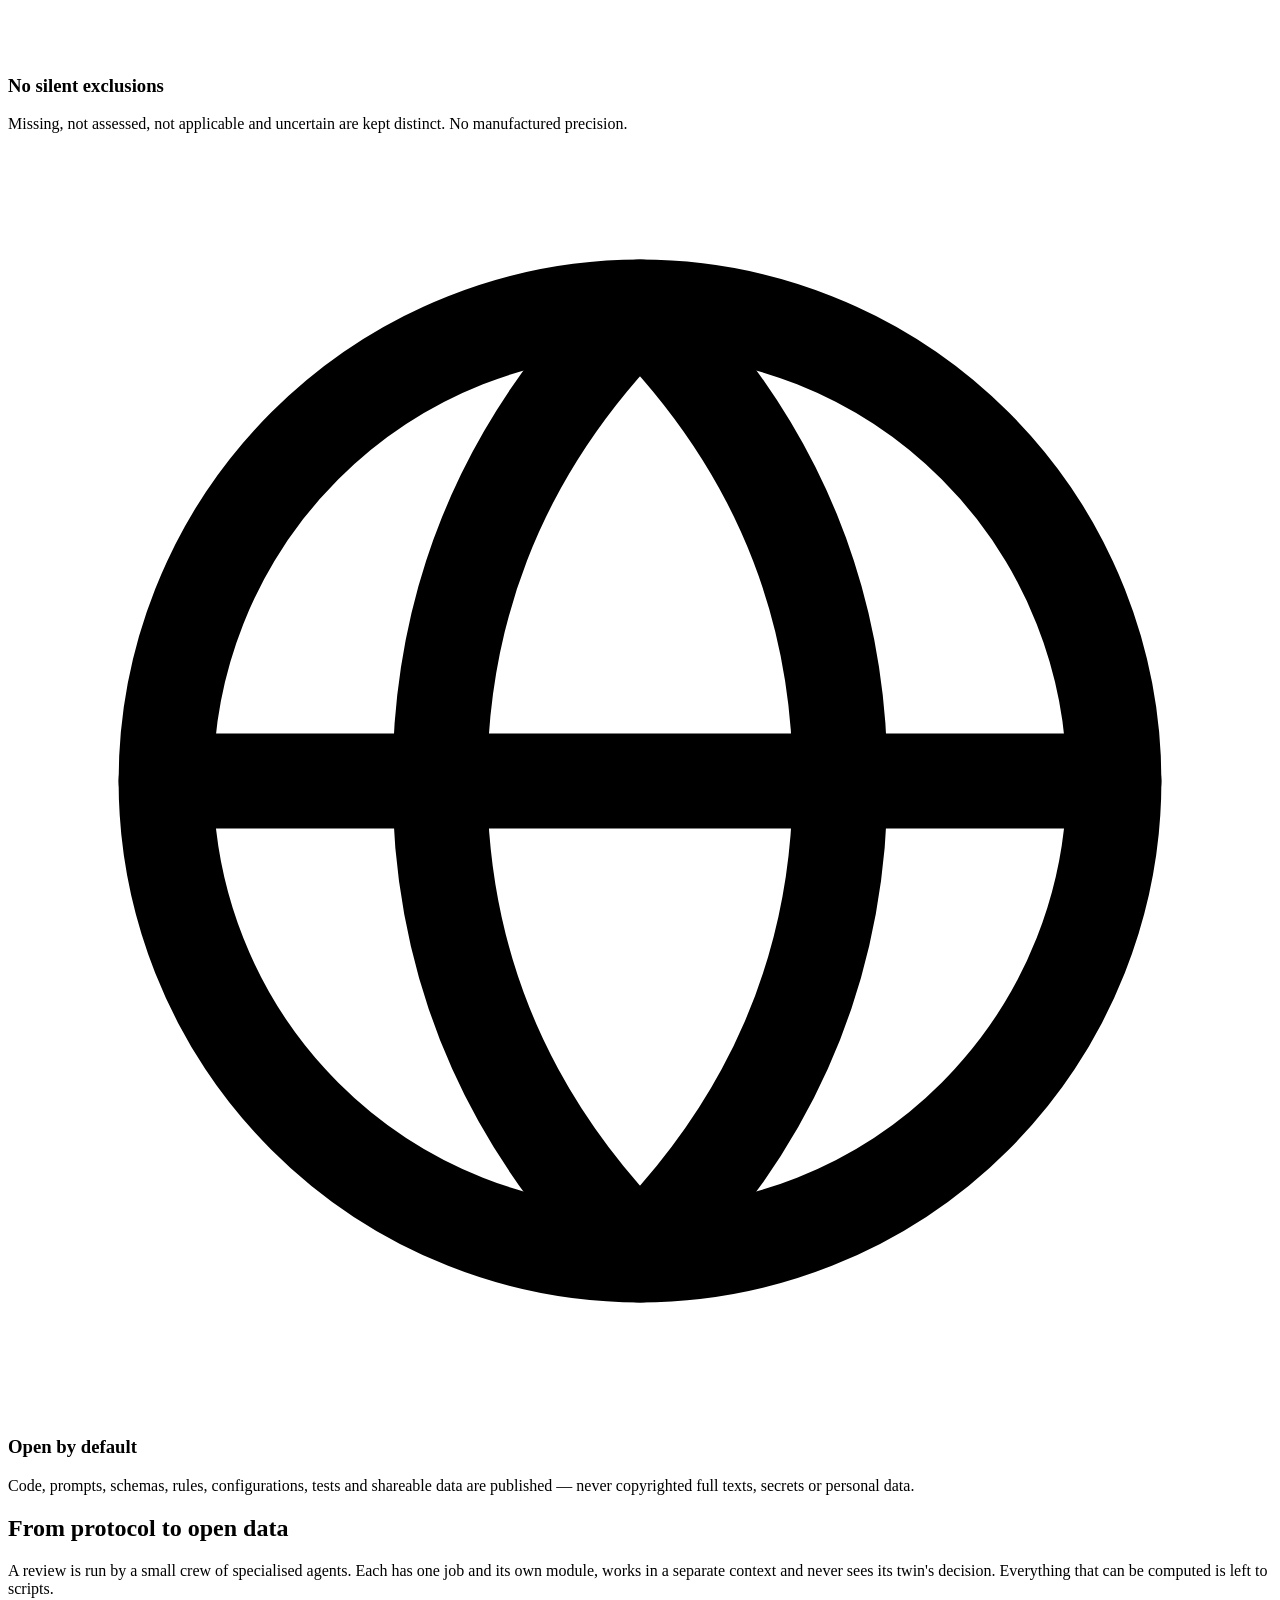
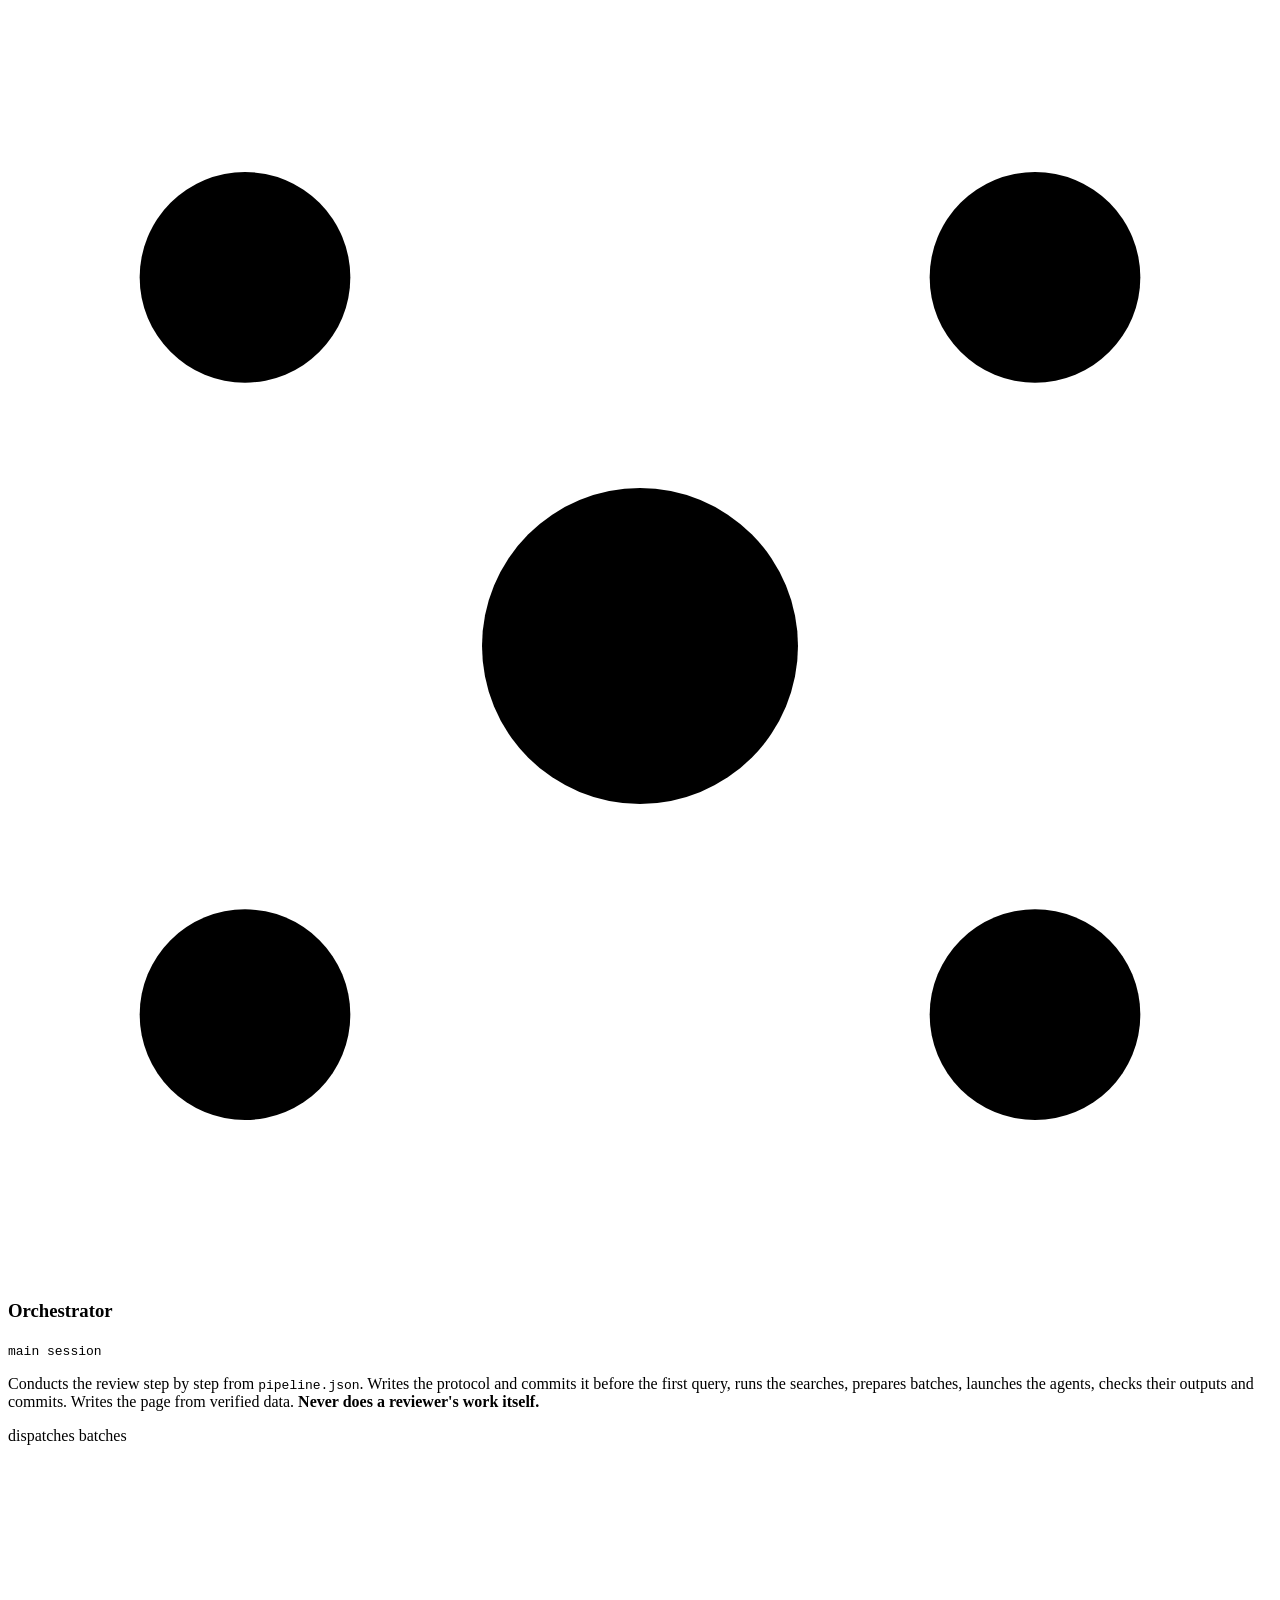
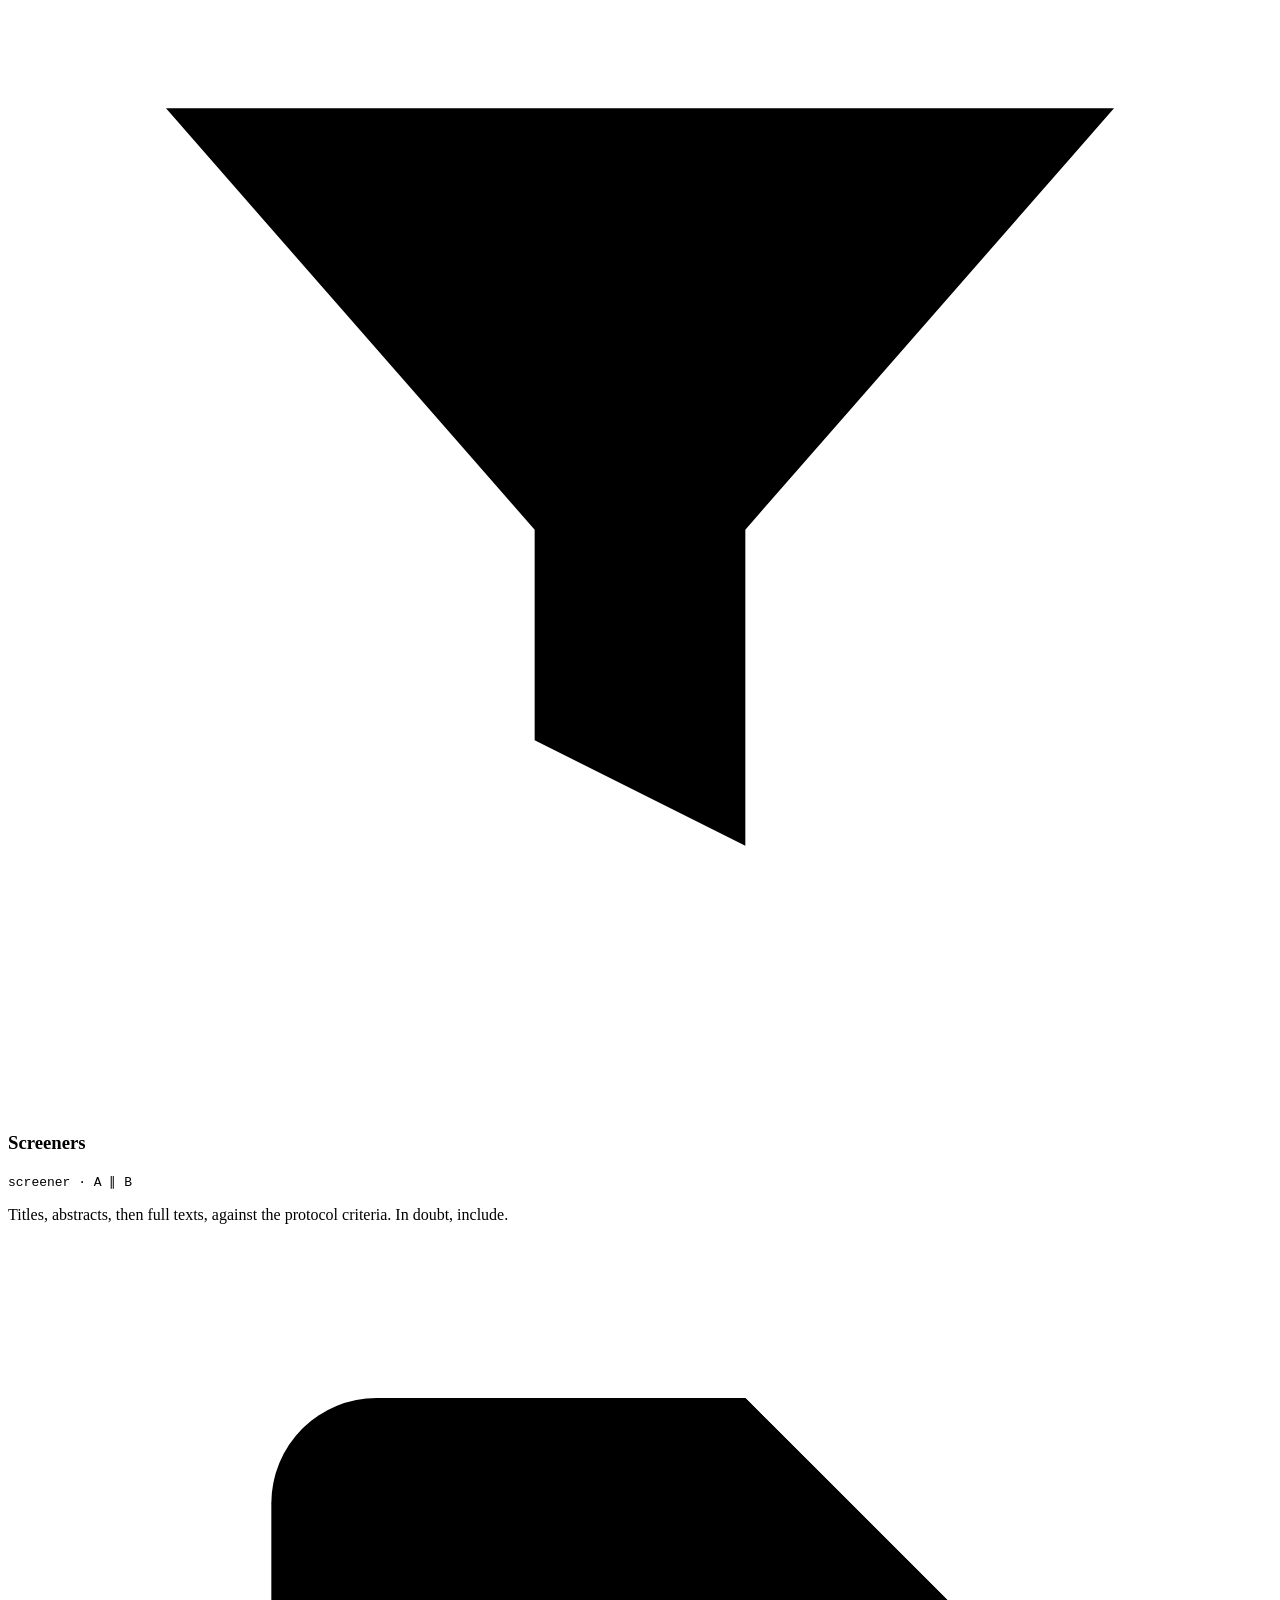
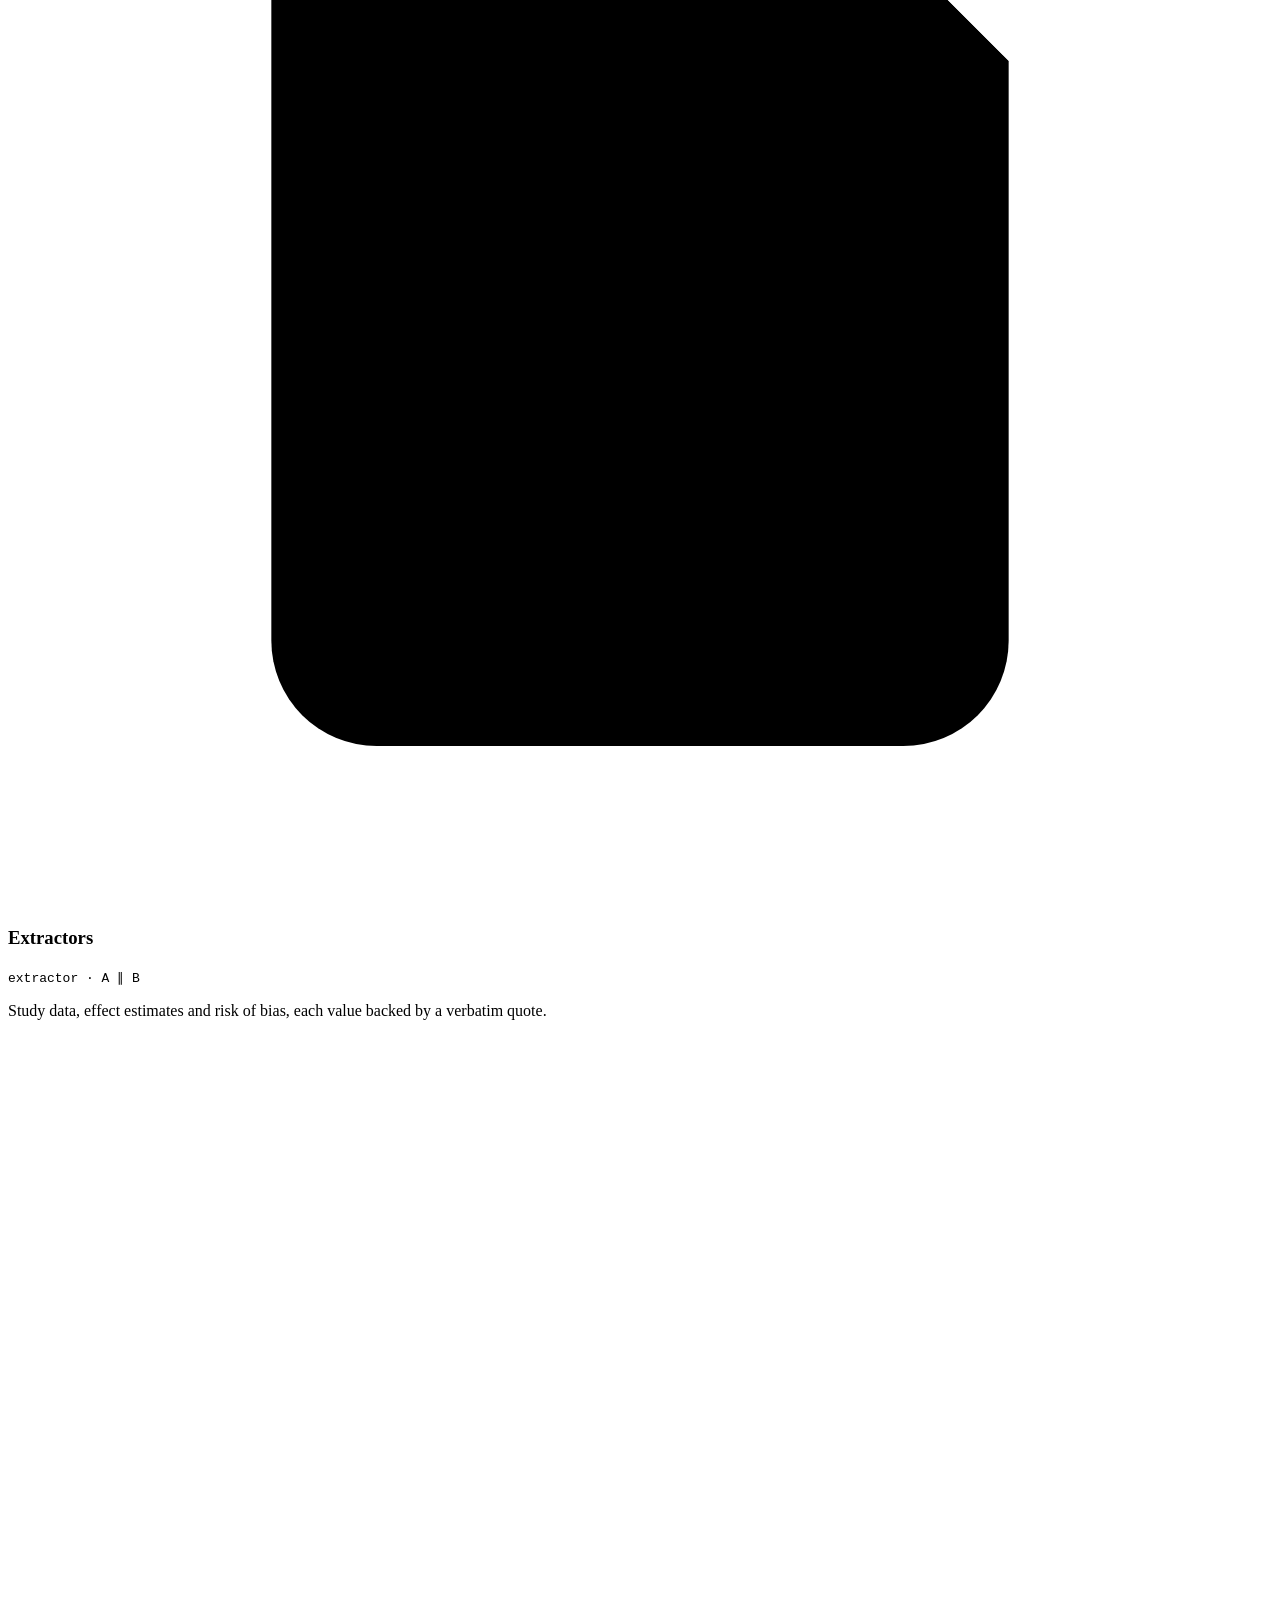
==== commit 96de2eb2: "Pipeline section: present the review as a crew of agents and their relations Co-Authored-By: Claude " ====
--- a/public/index.html
+++ b/public/index.html
@@ -23,7 +23,7 @@
     <a class="brand" href="/"><img class="mark" src="/favicon.svg" alt="">EMET Evidence</a>
     <nav class="top">
       <a href="#principles">Principles</a>
-      <a href="#pipeline">Pipeline</a>
+      <a href="#pipeline">Agents</a>
       <a href="#status">Status</a>
       <a href="https://github.com/emet-evidence/emet-evidence">GitHub</a>
       <a class="lang" href="/fr/" hreflang="fr" lang="fr">FR</a>
@@ -61,20 +61,67 @@
 <section id="pipeline">
   <div class="wrap">
     <h2>From protocol to open data</h2>
-    <p class="sub">Each stage has its own agent module, its own checks and its own run log. The orchestrator tells you the next step and the command or module that runs it.</p>
-    <ol class="pipeline">
-      <li><strong>Protocol</strong><span>PICO, criteria, outcomes, committed before the first query</span></li>
-      <li><strong>Search</strong><span>Multiple queries, citation chasing, retraction checks</span></li>
-      <li><strong>Dual screening</strong><span>Two independent reviewers, then adjudication</span></li>
-      <li><strong>Extraction</strong><span>Data with provenance and verbatim quotes</span></li>
-      <li><strong>Risk of bias</strong><span>Tool by study design, domain judgements</span></li>
-      <li><strong>GRADE</strong><span>Certainty of evidence by outcome</span></li>
-      <li><strong>Declarations of interest</strong><span>Funding and links of interest, linked to sources</span></li>
-      <li><strong>Writing</strong><span>Page, tables and summary sheet rendered from data</span></li>
-      <li><strong>Claim verification</strong><span>Each claim checked against its source passage</span></li>
-      <li><strong>Open data</strong><span>Shareable data package; sources referenced by identifier and hash</span></li>
-    </ol>
-    <p class="note">Review-depth profiles (rapid, standard, and more) set how much effort each stage receives.</p>
+    <p class="sub">A review is run by a small crew of specialised agents. Each has one job and its own module, works in a separate context and never sees its twin's decision. Everything that can be computed is left to scripts.</p>
+
+    <div class="crew">
+      <article class="agent lead" style="--c:#a78bfa">
+        <div class="who"><span class="av"><svg viewBox="0 0 24 24" aria-hidden="true"><circle cx="12" cy="12" r="3"/><circle cx="4.5" cy="5" r="2"/><circle cx="19.5" cy="5" r="2"/><circle cx="4.5" cy="19" r="2"/><circle cx="19.5" cy="19" r="2"/><path d="M6 6.5l3.8 3.6M18 6.5l-3.8 3.6M6 17.5l3.8-3.6M18 17.5l-3.8-3.6"/></svg></span><div><h3>Orchestrator</h3><code>main session</code></div></div>
+        <p>Conducts the review step by step from <code>pipeline.json</code>. Writes the protocol and commits it before the first query, runs the searches, prepares batches, launches the agents, checks their outputs and commits. Writes the page from verified data. <b>Never does a reviewer's work itself.</b></p>
+      </article>
+
+      <div class="link"><span>dispatches batches</span></div>
+
+      <div class="pairs">
+        <article class="agent pair" style="--c:#60a5fa">
+          <div class="who"><span class="av"><svg viewBox="0 0 24 24" aria-hidden="true"><path d="M3 5h18l-7 8v6l-4-2v-4L3 5z"/></svg></span><div><h3>Screeners</h3><code>screener · A ∥ B</code></div></div>
+          <p>Titles, abstracts, then full texts, against the protocol criteria. In doubt, include.</p>
+        </article>
+        <article class="agent pair" style="--c:#e879f9">
+          <div class="who"><span class="av"><svg viewBox="0 0 24 24" aria-hidden="true"><path d="M14 3H7a2 2 0 00-2 2v14a2 2 0 002 2h10a2 2 0 002-2V8l-5-5z"/><path d="M14 3v5h5M9 13h6M9 17h4"/></svg></span><div><h3>Extractors</h3><code>extractor · A ∥ B</code></div></div>
+          <p>Study data, effect estimates and risk of bias, each value backed by a verbatim quote.</p>
+        </article>
+        <article class="agent pair" style="--c:#2dd4bf">
+          <div class="who"><span class="av"><svg viewBox="0 0 24 24" aria-hidden="true"><path d="M5 20v-4M10 20v-8M15 20v-12M20 20V4"/></svg></span><div><h3>Graders</h3><code>grader · A ∥ B</code></div></div>
+          <p>GRADE certainty of evidence for each outcome, domain by domain.</p>
+        </article>
+        <article class="agent pair" style="--c:#fbbf24">
+          <div class="who"><span class="av"><svg viewBox="0 0 24 24" aria-hidden="true"><path d="M10 14a4 4 0 005.7 0l3-3a4 4 0 00-5.7-5.7l-1 1"/><path d="M14 10a4 4 0 00-5.7 0l-3 3a4 4 0 005.7 5.7l1-1"/></svg></span><div><h3>Declarations reviewers</h3><code>interests · A ∥ B</code></div></div>
+          <p>Funding and links of interest of studies and authors, each linked to its source.</p>
+        </article>
+      </div>
+
+      <div class="link"><span>agreement measured by script · disagreements only</span></div>
+
+      <article class="agent lead" style="--c:#f472b6">
+        <div class="who"><span class="av"><svg viewBox="0 0 24 24" aria-hidden="true"><path d="M12 3v18M7 21h10M4 7h16M4 7l-2.5 6a3 3 0 005 0L4 7zM20 7l-2.5 6a3 3 0 005 0L20 7z"/></svg></span><div><h3>Arbiter</h3><code>arbiter</code></div></div>
+        <p>Sees only the disputed items, the two decisions and the source. Decides by the protocol and the source, never by majority; when the source does not allow a decision, takes the cautious option. The raw decisions of A and B are never overwritten.</p>
+      </article>
+
+      <div class="link"><span>final data → page</span></div>
+
+      <div class="flow">
+        <article class="agent" style="--c:#818cf8">
+          <div class="who"><span class="av"><svg viewBox="0 0 24 24" aria-hidden="true"><circle cx="10.5" cy="10.5" r="6.5"/><path d="M15.5 15.5L21 21M8 10.5l2 2 3.5-3.5"/></svg></span><div><h3>Verifier</h3><code>verifier</code></div></div>
+          <p>Did not write the page and does not know its conclusions. Checks each claim against the passage it cites. Blocking verdicts go to the arbiter; corrected claims are re-verified.</p>
+        </article>
+        <article class="agent" style="--c:#fb7185">
+          <div class="who"><span class="av"><svg viewBox="0 0 24 24" aria-hidden="true"><rect x="5" y="11" width="14" height="10" rx="2"/><path d="M8 11V7a4 4 0 018 0v4"/></svg></span><div><h3>Publication gate</h3><code>validate · script</code></div></div>
+          <p>Schema, provenance and critical checks. Any failure blocks publication.</p>
+        </article>
+        <article class="agent" style="--c:#34d399">
+          <div class="who"><span class="av"><svg viewBox="0 0 24 24" aria-hidden="true"><ellipse cx="12" cy="5.5" rx="8" ry="2.5"/><path d="M4 5.5v13c0 1.4 3.6 2.5 8 2.5s8-1.1 8-2.5v-13M4 12c0 1.4 3.6 2.5 8 2.5s8-1.1 8-2.5"/></svg></span><div><h3>Open data</h3><code>review package</code></div></div>
+          <p>Page, tables, summary sheet and a shareable data package; sources referenced by identifier and hash.</p>
+        </article>
+      </div>
+
+      <div class="tools">
+        <div class="tools-head"><span class="av"><svg viewBox="0 0 24 24" aria-hidden="true"><path d="M4 17l6-5-6-5M12 19h8"/></svg></span><div><h3>Deterministic tools</h3><code>python · no model call</code></div></div>
+        <ul>
+          <li>search &amp; retraction checks</li><li>deduplication</li><li>prefilter</li><li>kappa &amp; agreement</li><li>PRISMA flow</li><li>quote checks</li><li>rendering</li><li>validation</li>
+        </ul>
+      </div>
+    </div>
+    <p class="note">Review-depth profiles (rapid, standard, and more) set which model plays each role and how much of the work is double-checked.</p>
   </div>
 </section>
 
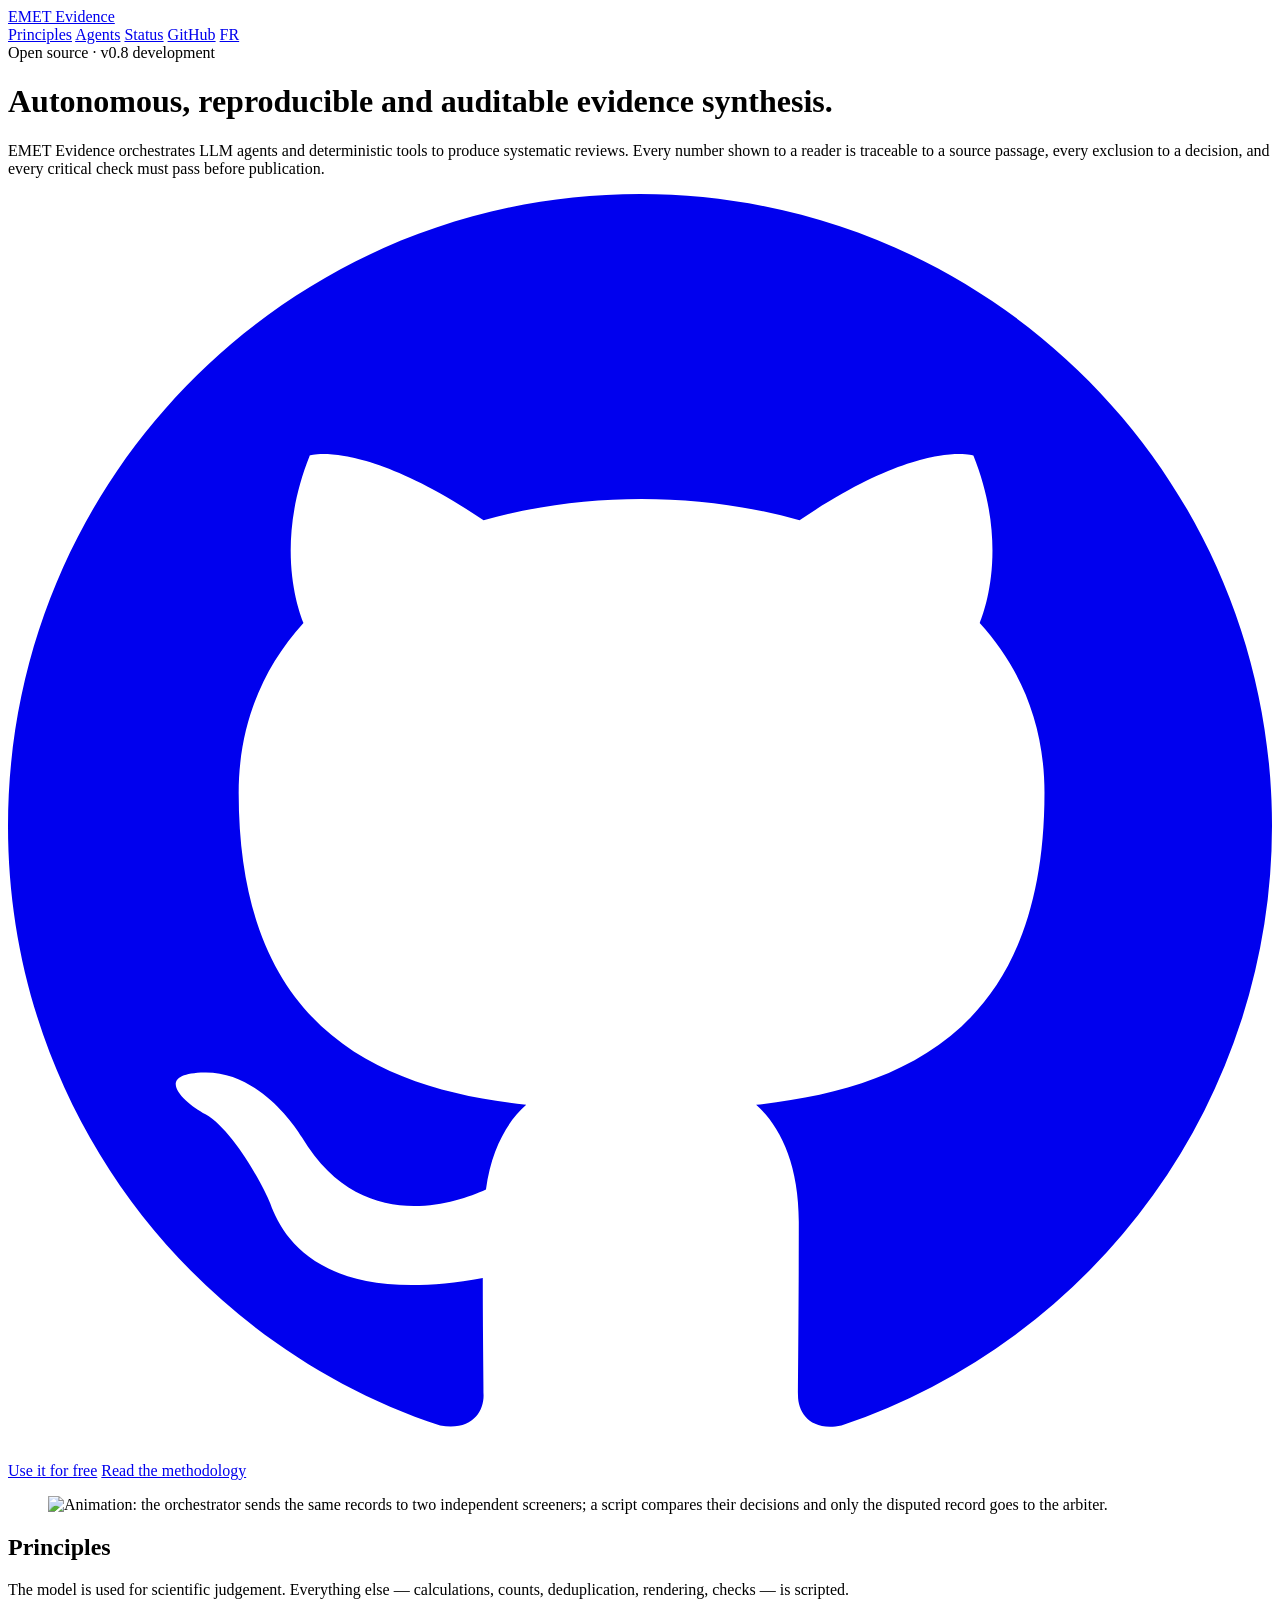
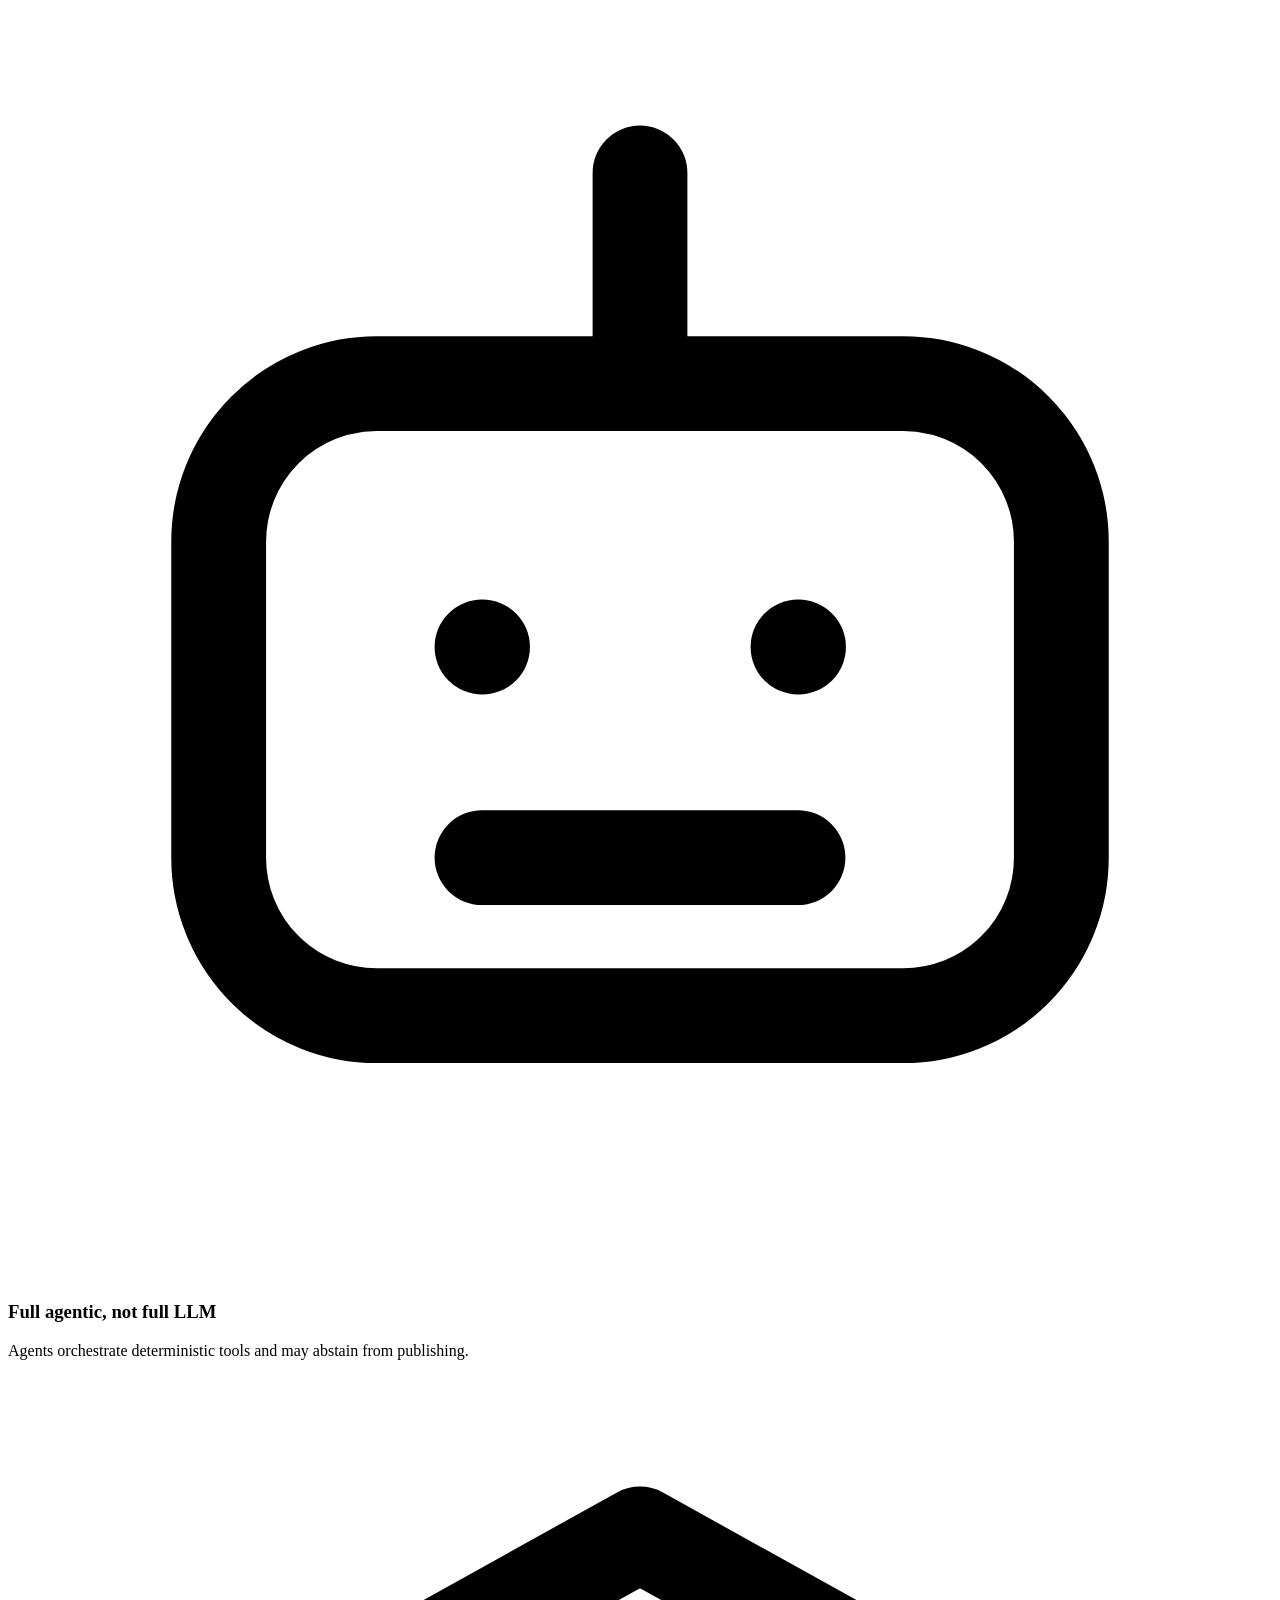
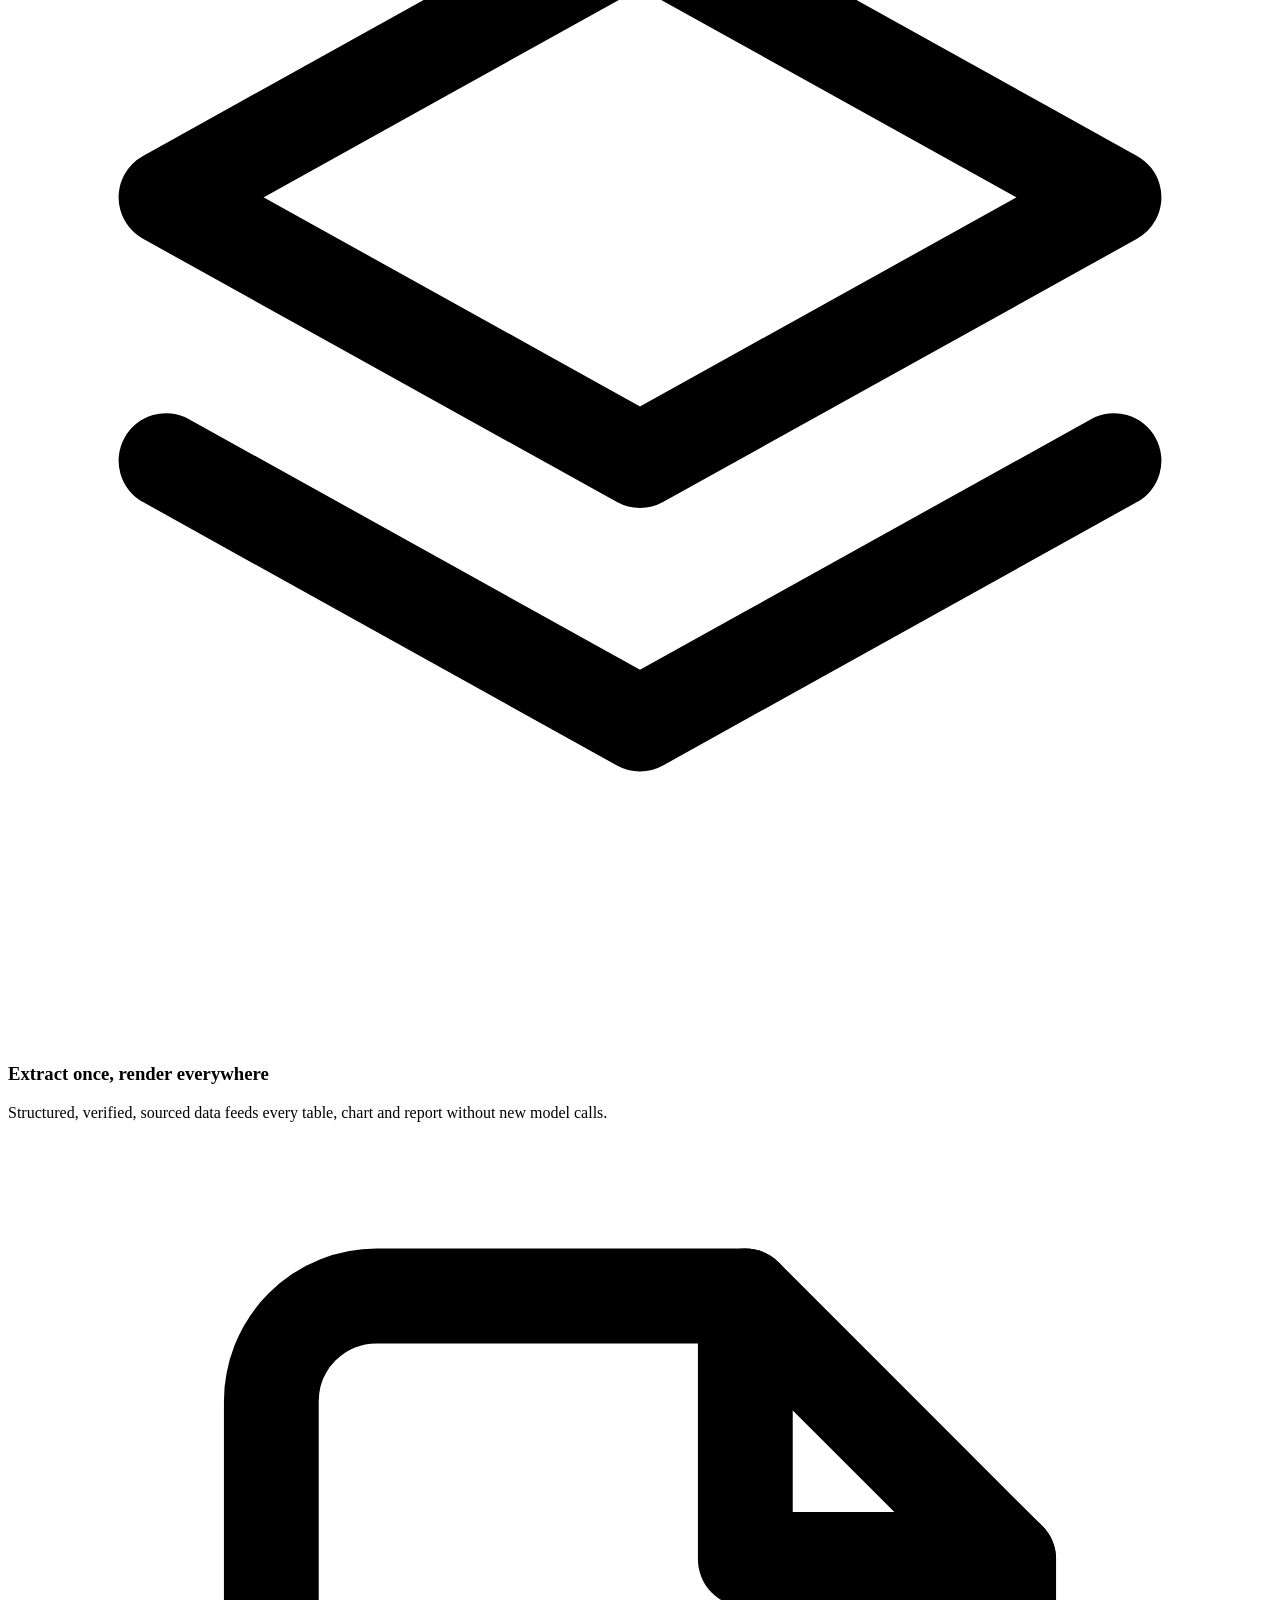
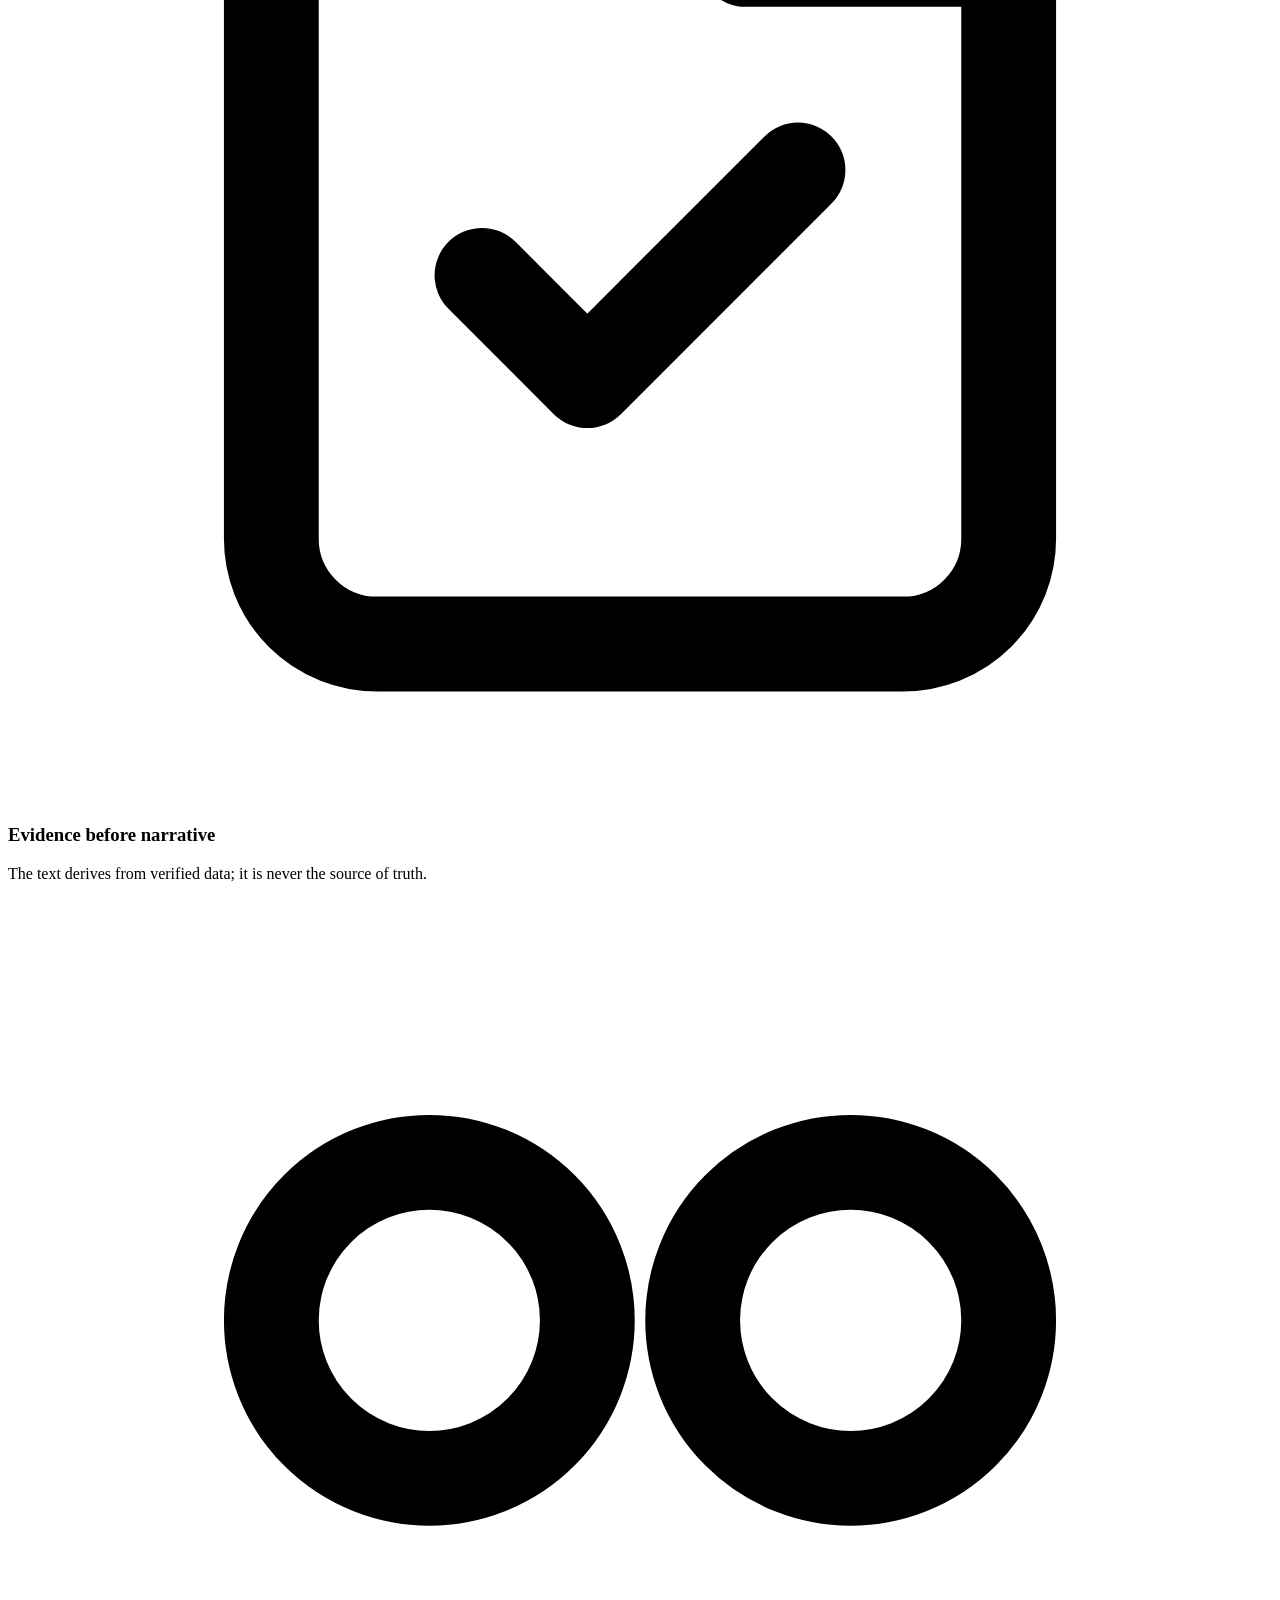
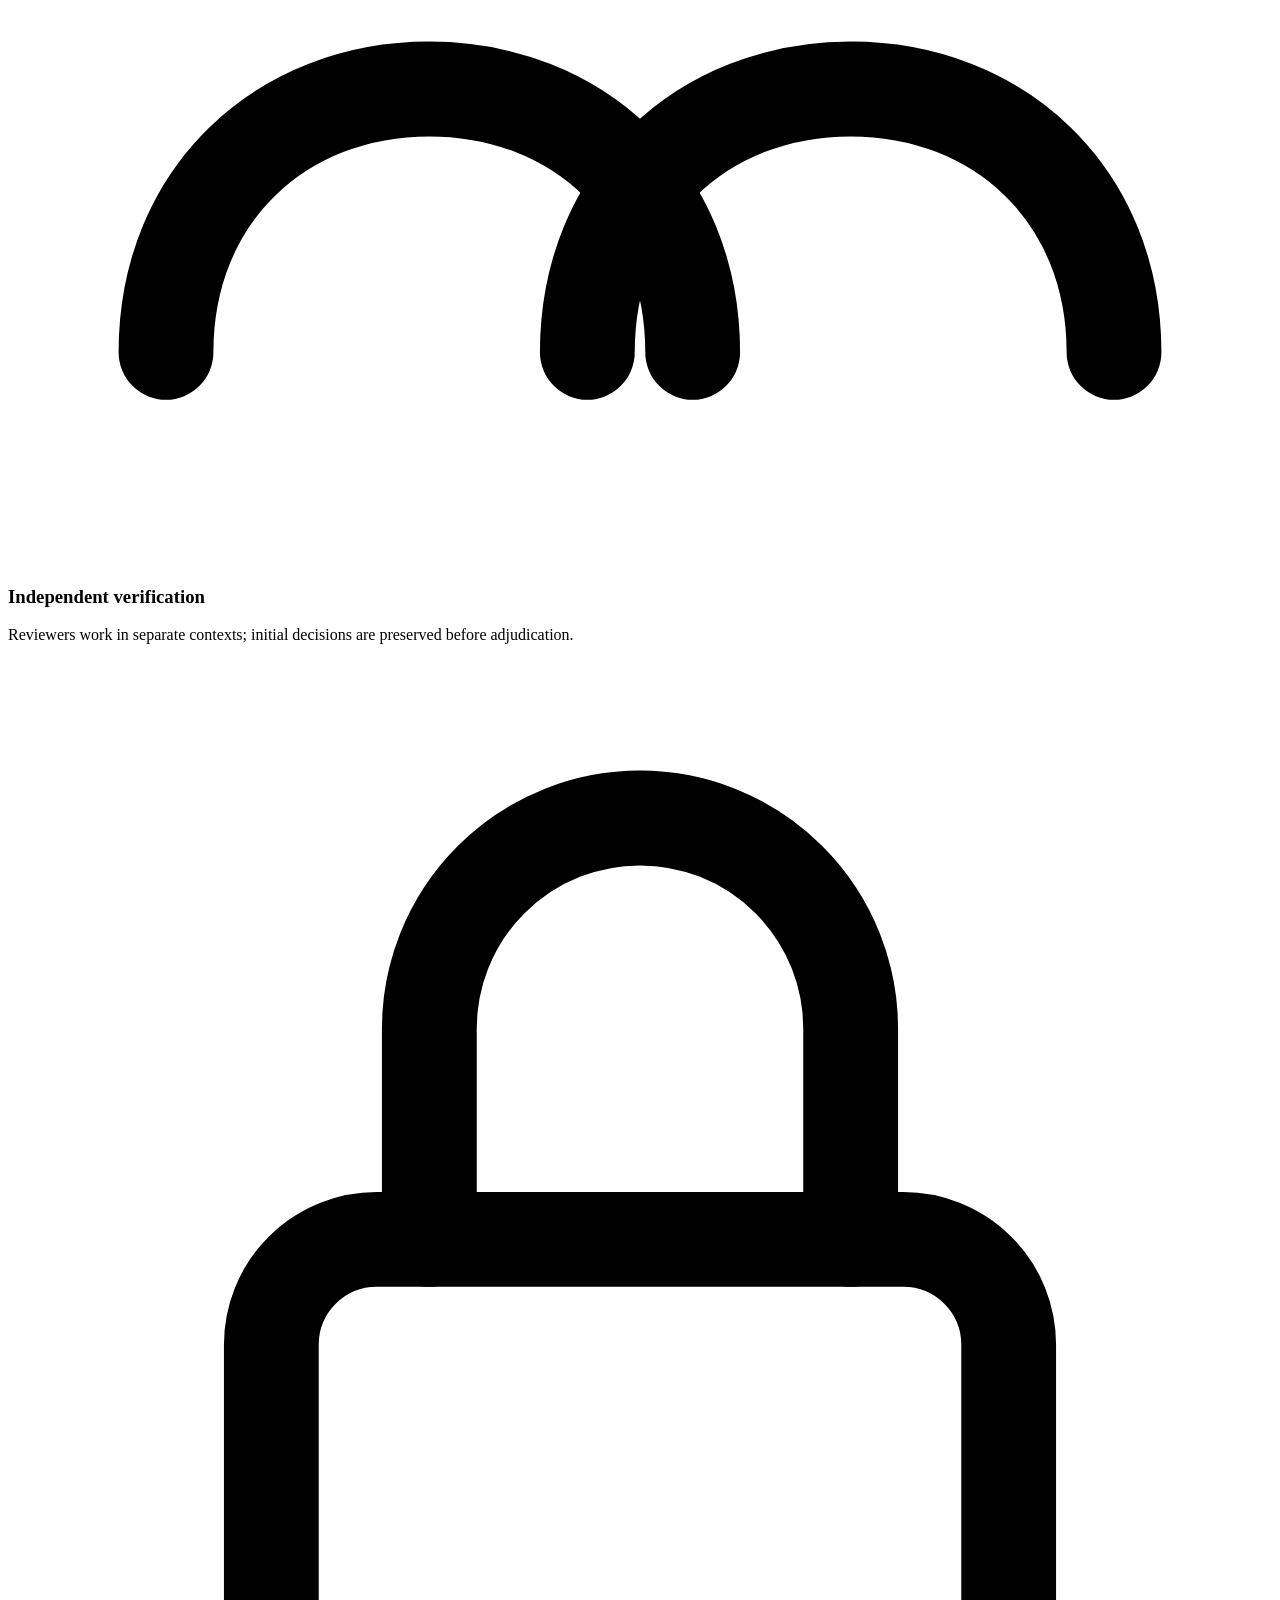
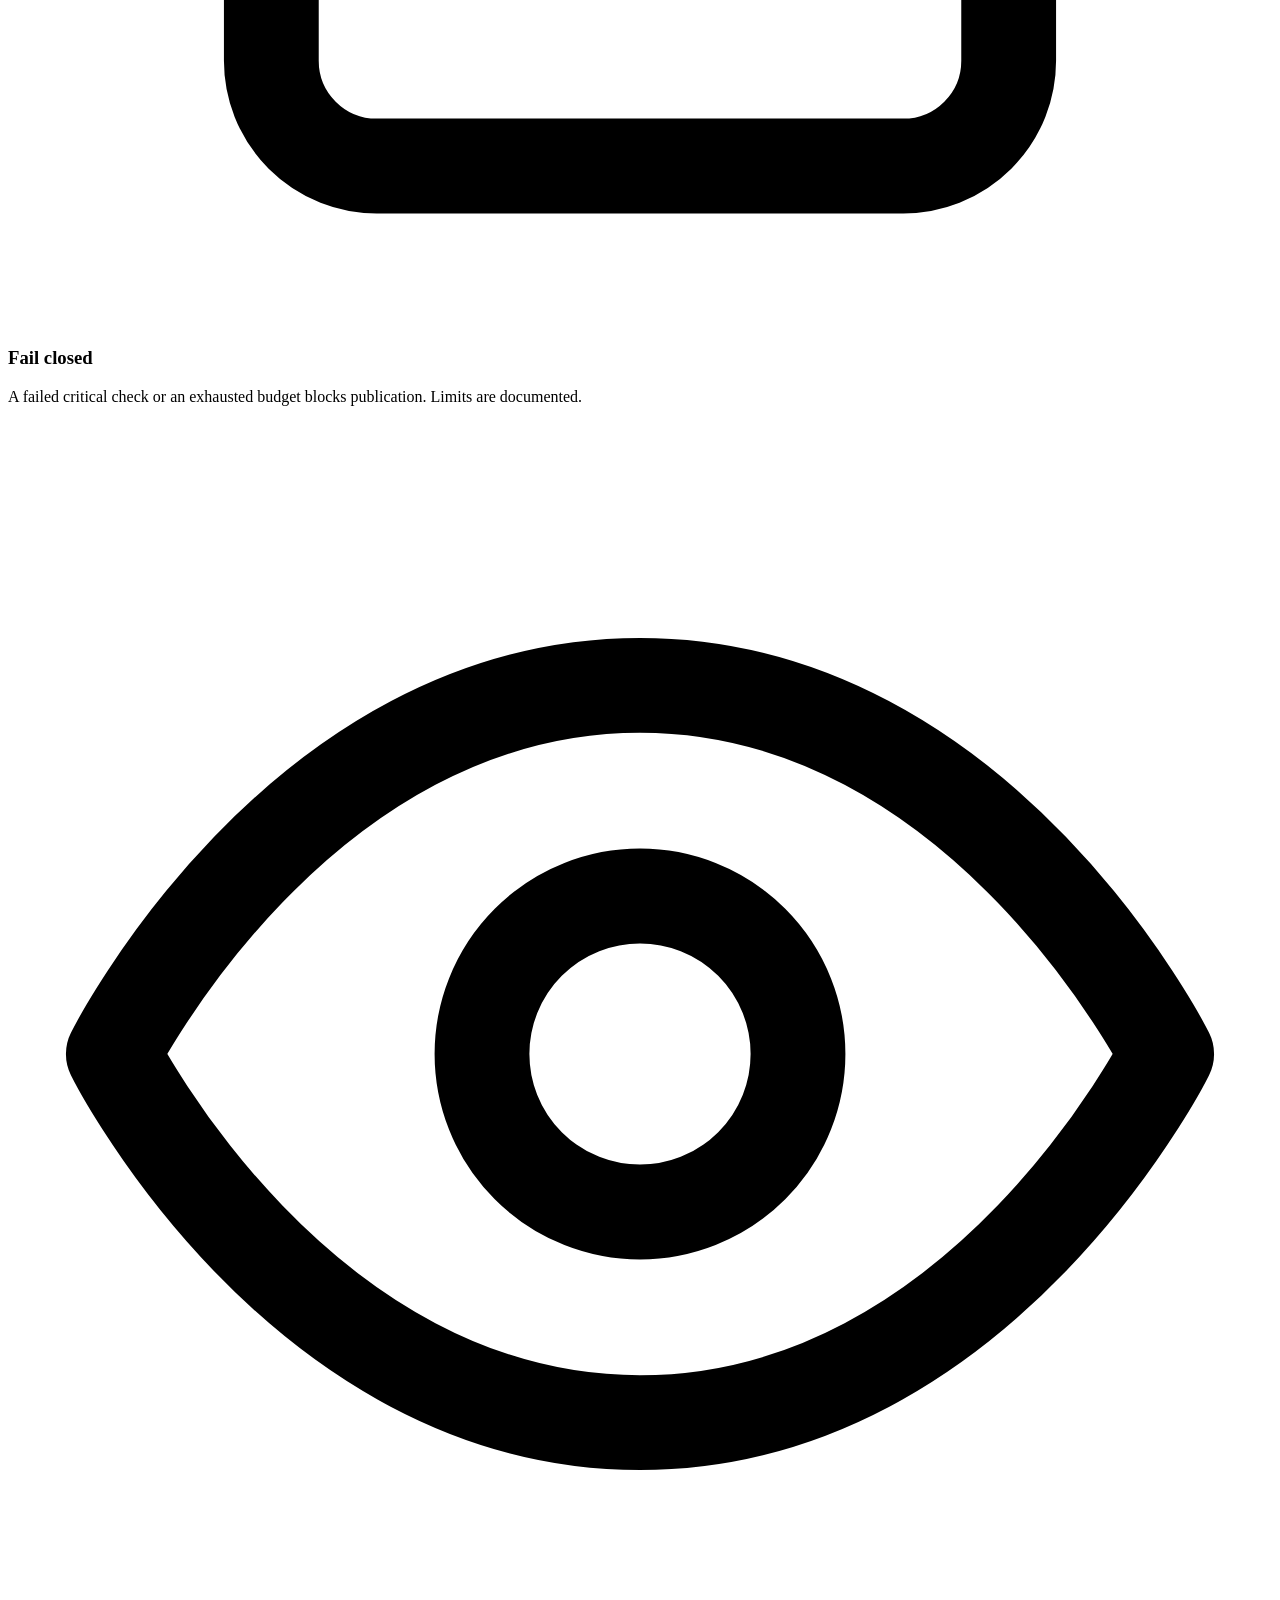
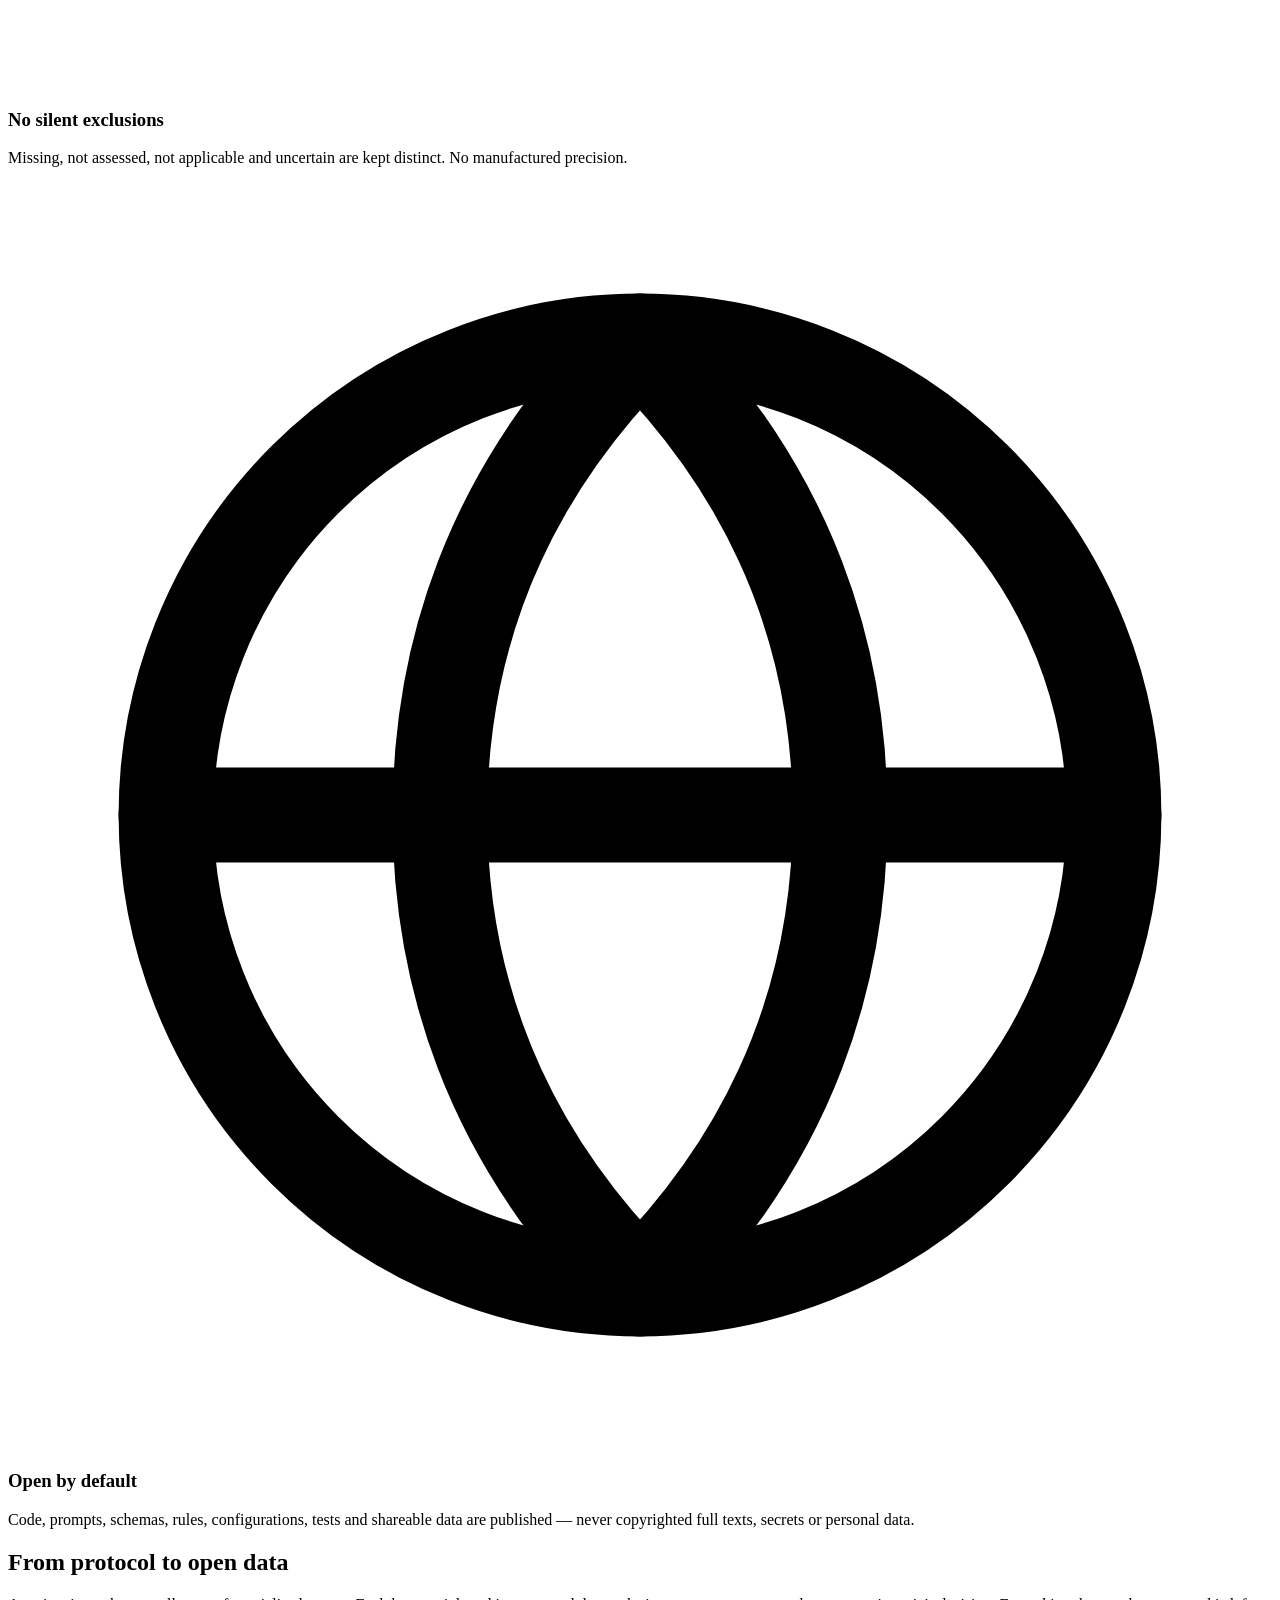
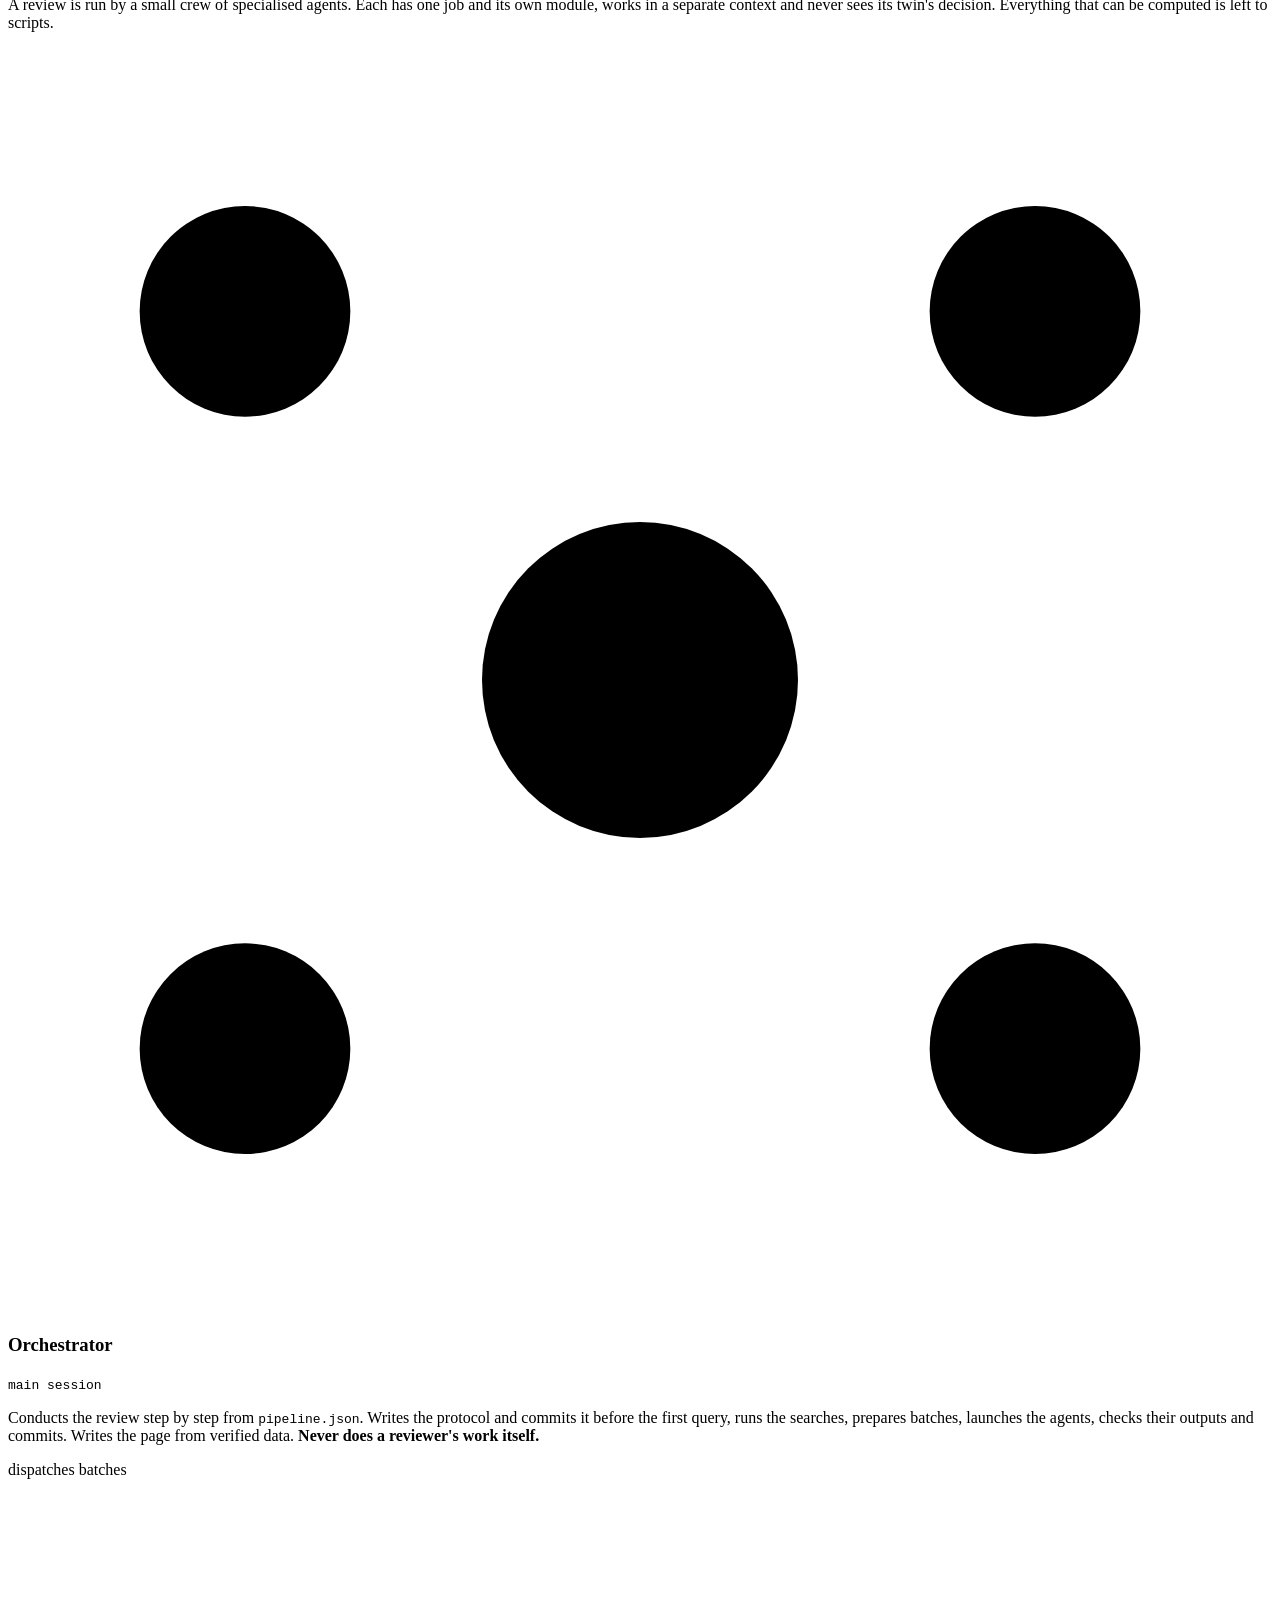
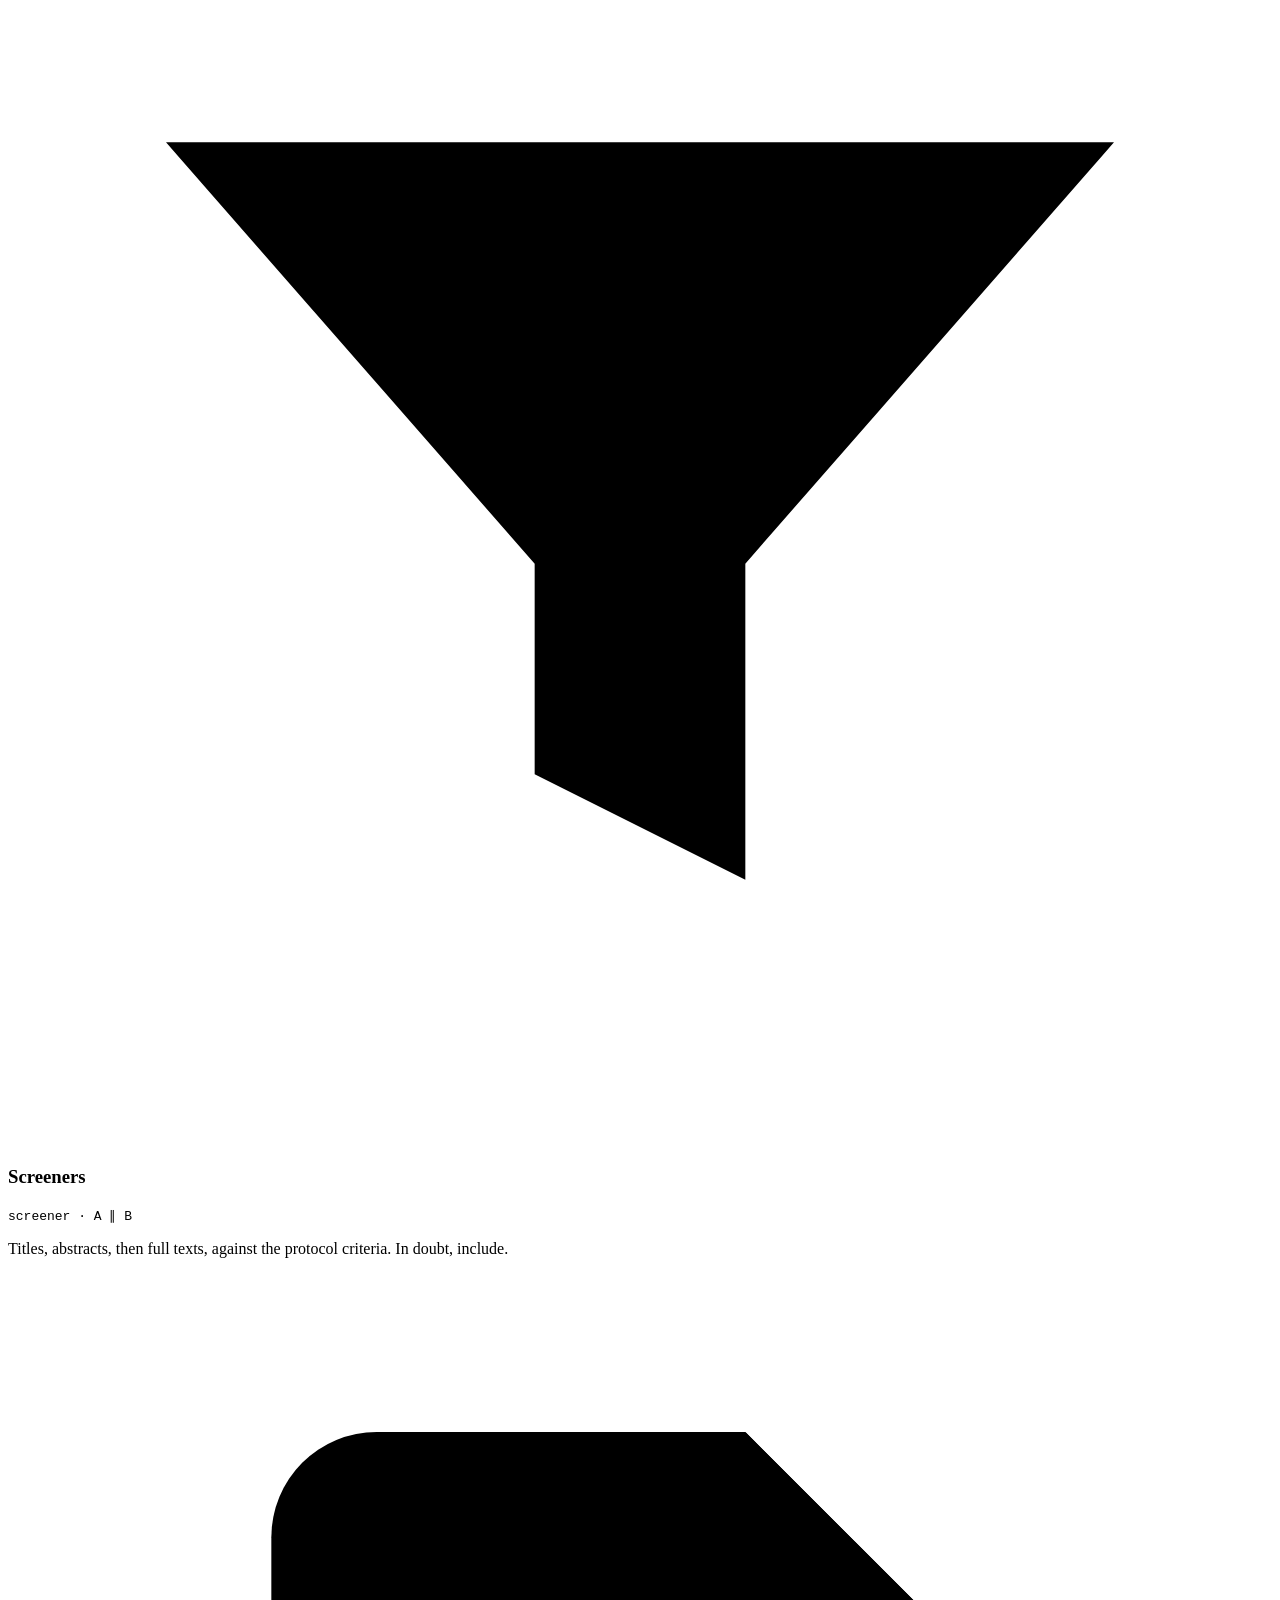
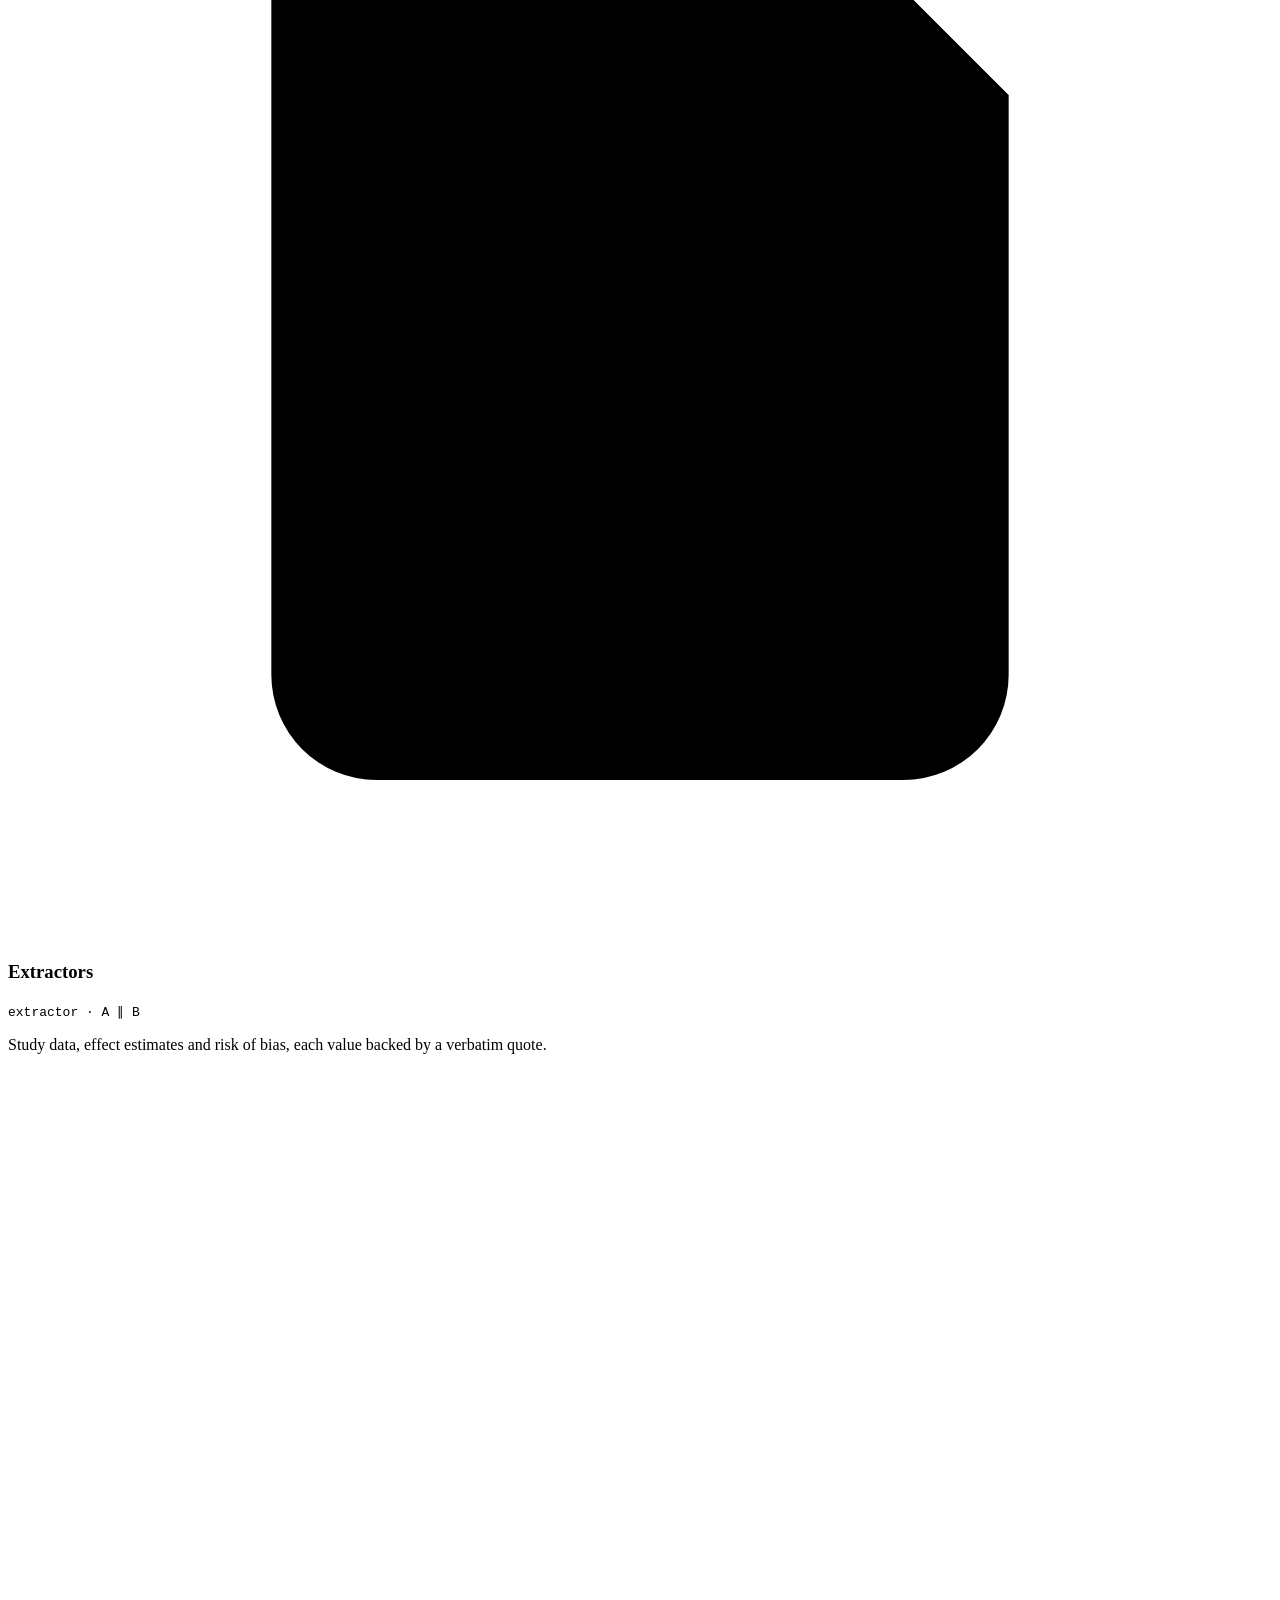
==== commit 83b19484: "Hero: add the screening/arbitration agent animation next to the title Co-Authored-By: Claude Opus 5." ====
--- a/public/index.html
+++ b/public/index.html
@@ -33,13 +33,16 @@
 
 <main>
 <div class="wrap hero">
-  <div class="eyebrow">Open source · v0.8 development</div>
-  <h1>Autonomous, reproducible and auditable evidence synthesis.</h1>
-  <p class="lead">EMET Evidence orchestrates LLM agents and deterministic tools to produce systematic reviews. Every number shown to a reader is traceable to a source passage, every exclusion to a decision, and every critical check must pass before publication.</p>
-  <div class="cta">
-    <a class="btn primary" href="https://github.com/emet-evidence/emet-evidence"><svg class="gh" viewBox="0 0 16 16" aria-hidden="true"><path fill="currentColor" d="M8 0C3.58 0 0 3.58 0 8c0 3.54 2.29 6.53 5.47 7.59.4.07.55-.17.55-.38 0-.19-.01-.82-.01-1.49-2.01.37-2.53-.49-2.69-.94-.09-.23-.48-.94-.82-1.13-.28-.15-.68-.52-.01-.53.63-.01 1.08.58 1.23.82.72 1.21 1.87.87 2.33.66.07-.52.28-.87.51-1.07-1.78-.2-3.64-.89-3.64-3.95 0-.87.31-1.59.82-2.15-.08-.2-.36-1.02.08-2.12 0 0 .67-.21 2.2.82.64-.18 1.32-.27 2-.27.68 0 1.36.09 2 .27 1.53-1.04 2.2-.82 2.2-.82.44 1.1.16 1.92.08 2.12.51.56.82 1.27.82 2.15 0 3.07-1.87 3.75-3.65 3.95.29.25.54.73.54 1.48 0 1.07-.01 1.93-.01 2.2 0 .21.15.46.55.38A8.013 8.013 0 0016 8c0-4.42-3.58-8-8-8z"/></svg>Use it for free</a>
-    <a class="btn ghost" href="https://github.com/emet-evidence/emet-evidence/blob/main/methodology/METHODOLOGY.md">Read the methodology</a>
+  <div class="hero-text">
+    <div class="eyebrow">Open source · v0.8 development</div>
+    <h1>Autonomous, reproducible and auditable evidence synthesis.</h1>
+    <p class="lead">EMET Evidence orchestrates LLM agents and deterministic tools to produce systematic reviews. Every number shown to a reader is traceable to a source passage, every exclusion to a decision, and every critical check must pass before publication.</p>
+    <div class="cta">
+      <a class="btn primary" href="https://github.com/emet-evidence/emet-evidence"><svg class="gh" viewBox="0 0 16 16" aria-hidden="true"><path fill="currentColor" d="M8 0C3.58 0 0 3.58 0 8c0 3.54 2.29 6.53 5.47 7.59.4.07.55-.17.55-.38 0-.19-.01-.82-.01-1.49-2.01.37-2.53-.49-2.69-.94-.09-.23-.48-.94-.82-1.13-.28-.15-.68-.52-.01-.53.63-.01 1.08.58 1.23.82.72 1.21 1.87.87 2.33.66.07-.52.28-.87.51-1.07-1.78-.2-3.64-.89-3.64-3.95 0-.87.31-1.59.82-2.15-.08-.2-.36-1.02.08-2.12 0 0 .67-.21 2.2.82.64-.18 1.32-.27 2-.27.68 0 1.36.09 2 .27 1.53-1.04 2.2-.82 2.2-.82.44 1.1.16 1.92.08 2.12.51.56.82 1.27.82 2.15 0 3.07-1.87 3.75-3.65 3.95.29.25.54.73.54 1.48 0 1.07-.01 1.93-.01 2.2 0 .21.15.46.55.38A8.013 8.013 0 0016 8c0-4.42-3.58-8-8-8z"/></svg>Use it for free</a>
+      <a class="btn ghost" href="https://github.com/emet-evidence/emet-evidence/blob/main/methodology/METHODOLOGY.md">Read the methodology</a>
+    </div>
   </div>
+  <figure class="hero-anim"><picture><source srcset="/agents-loop.png" media="(prefers-reduced-motion: reduce)"><img src="/agents-loop.gif" width="400" height="300" alt="Animation: the orchestrator sends the same records to two independent screeners; a script compares their decisions and only the disputed record goes to the arbiter."></picture></figure>
 </div>
 
 <section id="principles">
